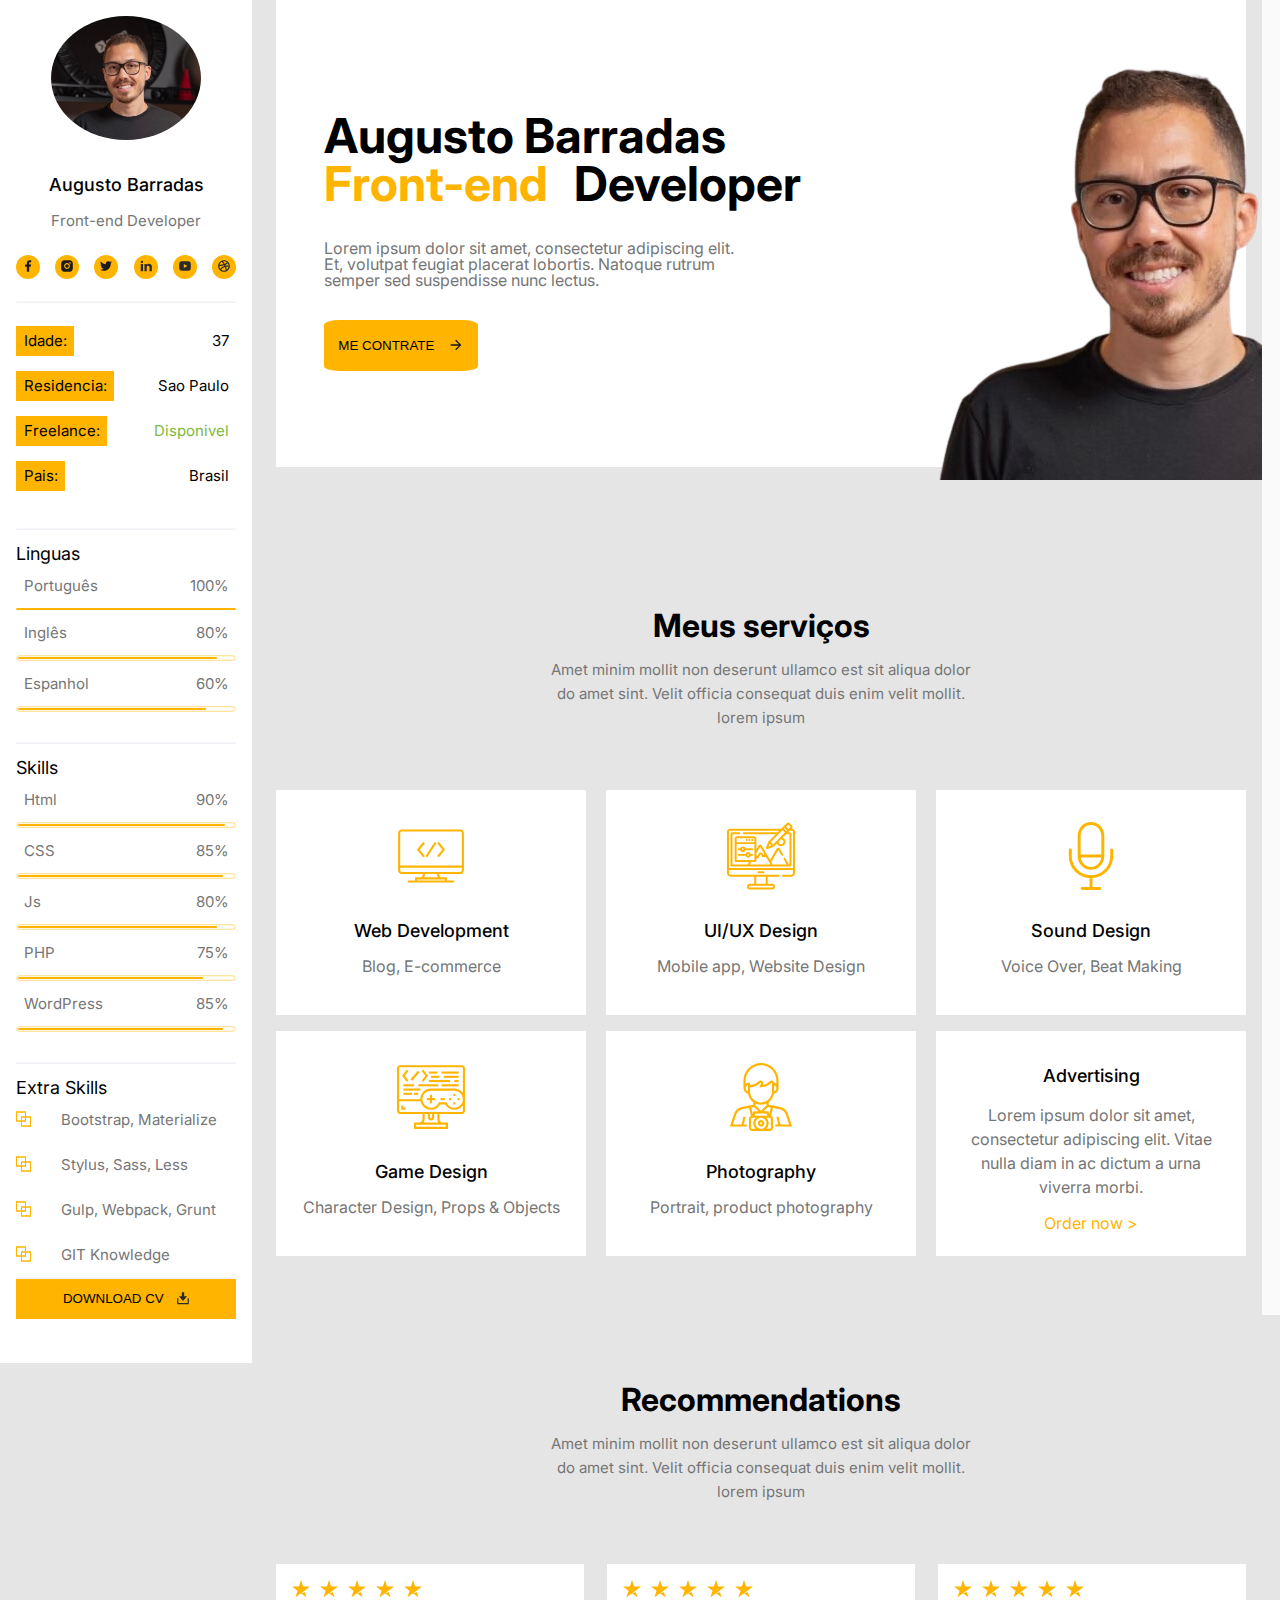
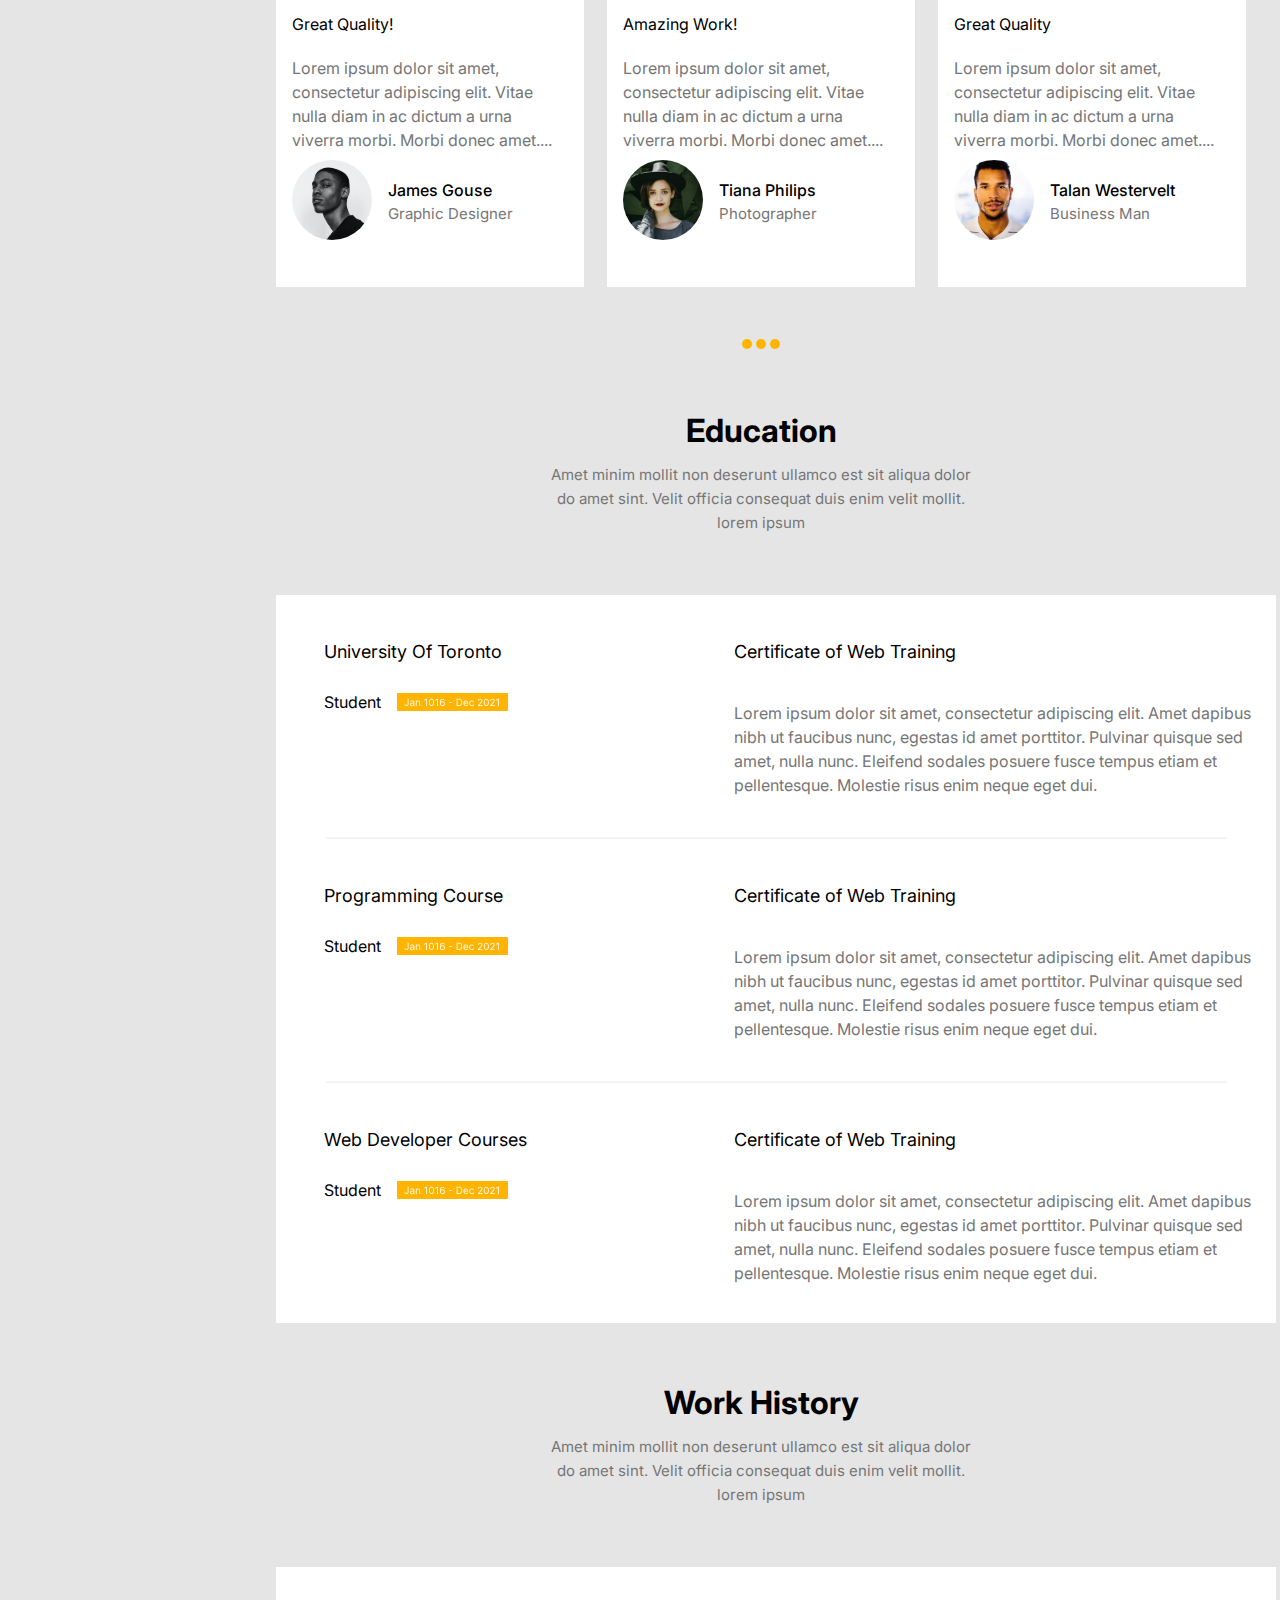
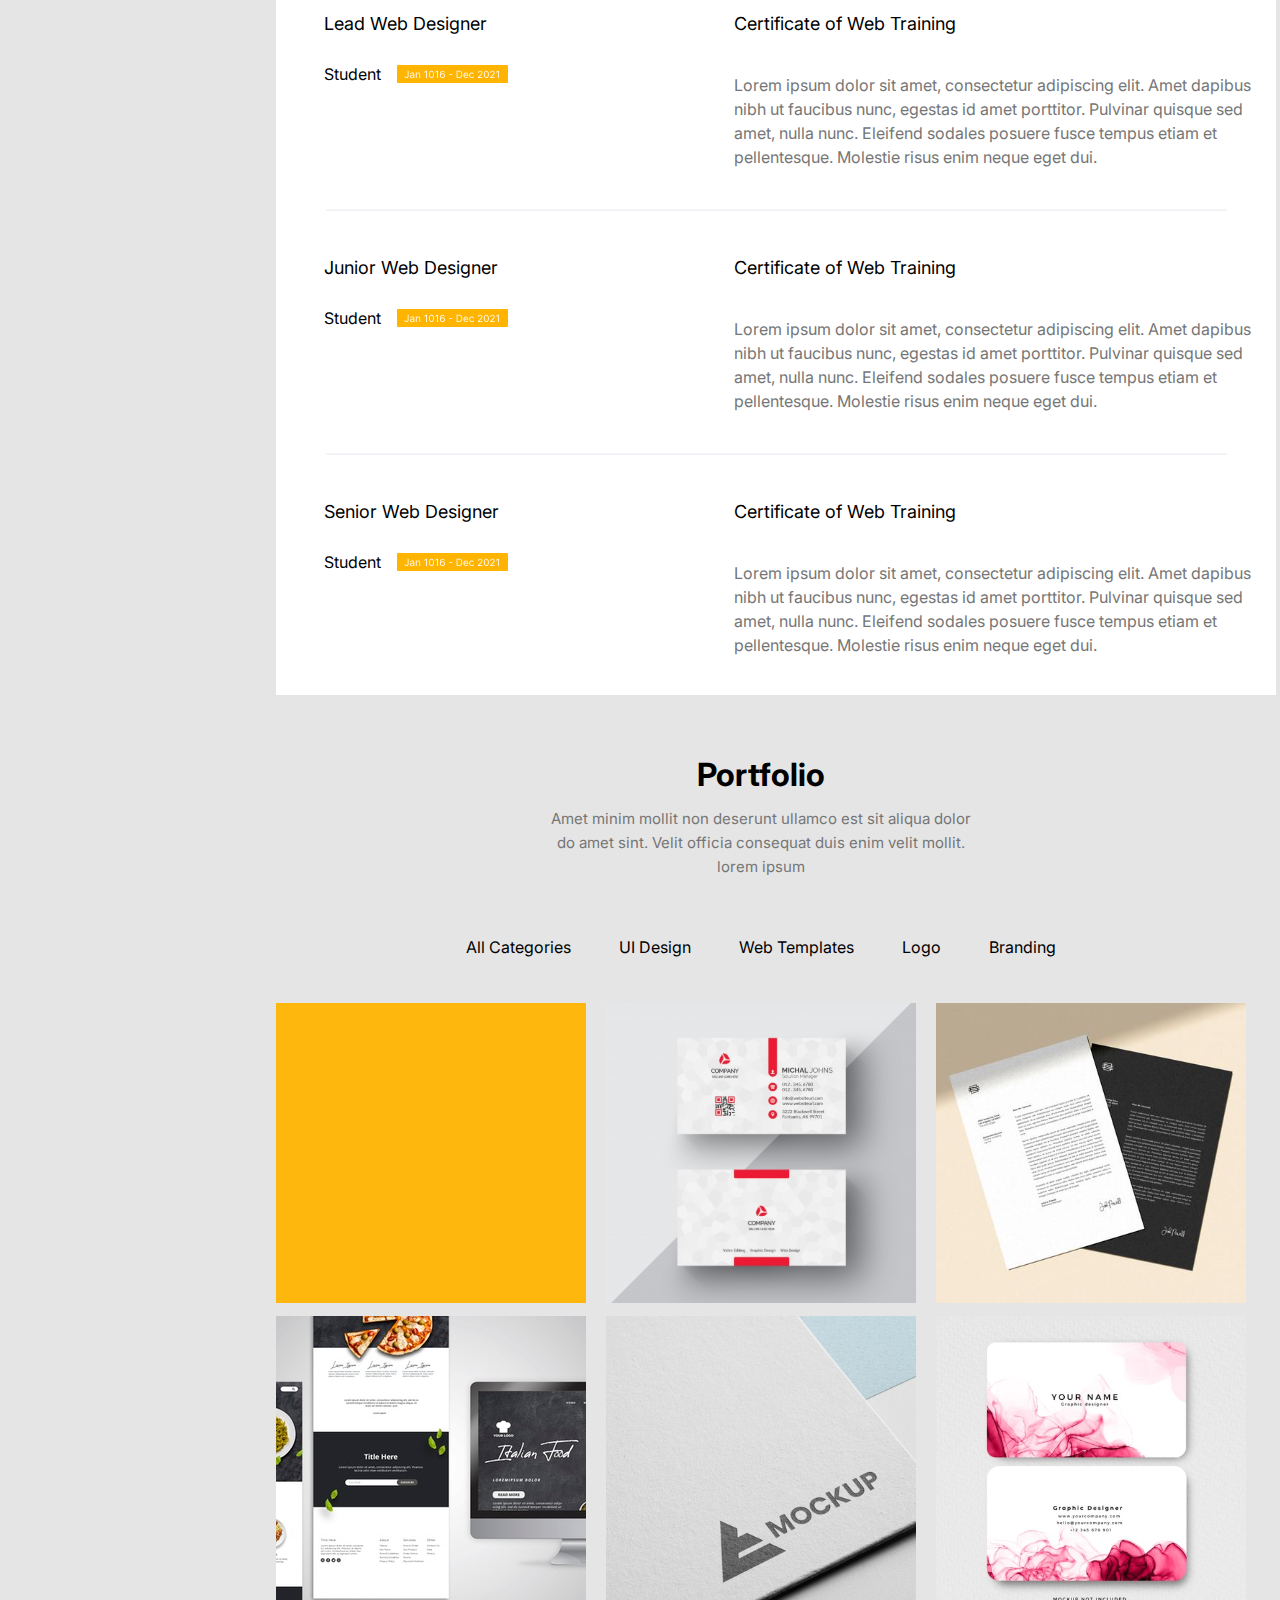
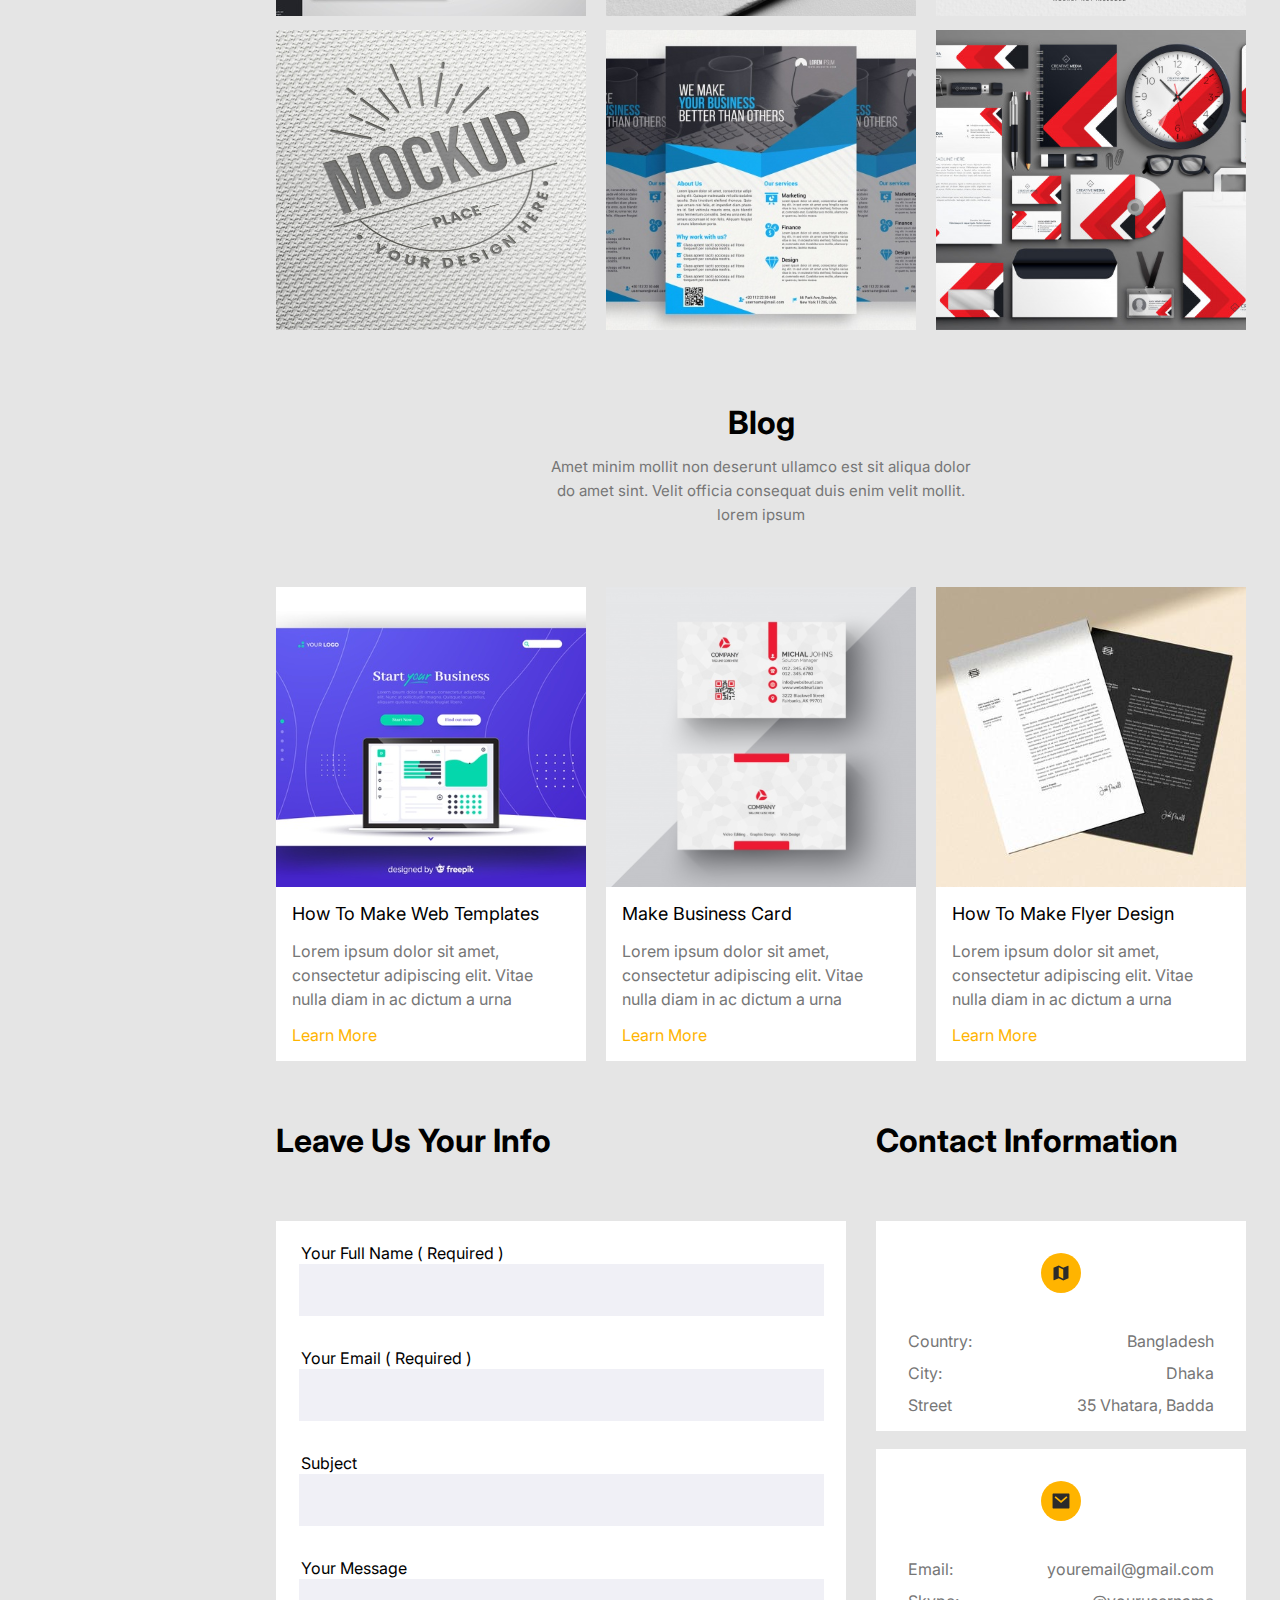
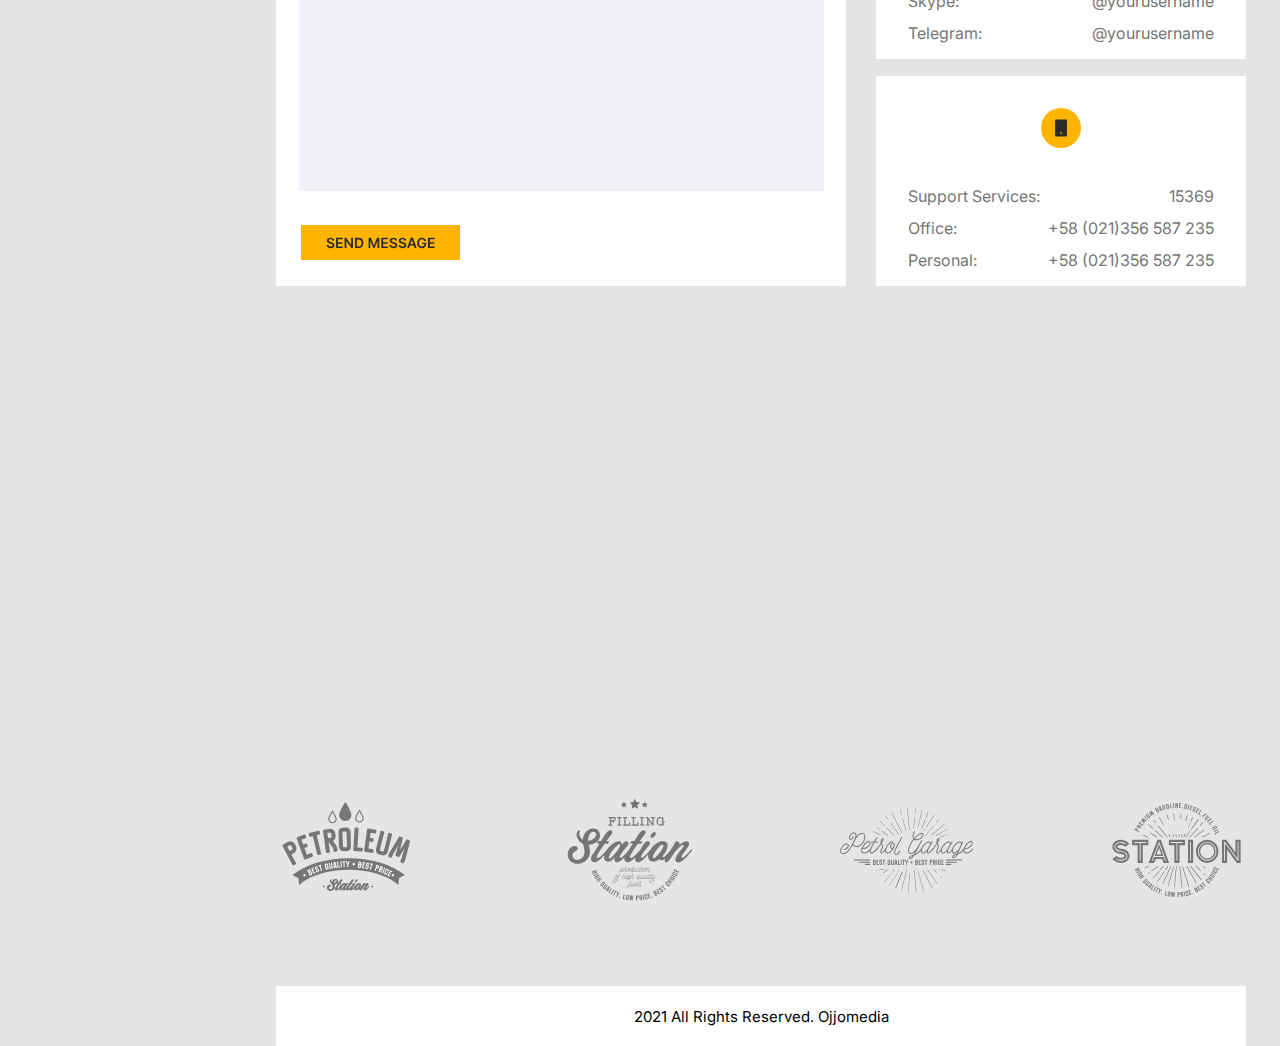
==== index.html @ bfccb71c "troquei os arquivos de pasta no repositorio" ====
<!DOCTYPE html>
<html>
	<head>
		<meta charset="utf-8">
		<meta name="viewport" content="width=device-width, initial-scale=1.0">
		<title>Portfolio - Augusto Barradas</title>
		<link rel="stylesheet" href="reset.css">
        <link rel="preconnect" href="https://fonts.gstatic.com" crossorigin>
        <link href="https://fonts.googleapis.com/css2?family=Inter:wght@400;500;700&display=swap" rel="stylesheet">
        
        <link rel="stylesheet" href="styles.css">
	</head>

	<body>
        <header class="cabecalho">
        <div class="container__principal">
            <!--############### CONTAINER LATERAL ###################-->
            <div class="menu__lateral">
                <div class="menu__lateral--esquerda">
                    <ul class="lista__lateral--esquerda">
                        <li class="lista__lateral--esquerda">
                            <img src="img/imagemPerfil2.jpg" class="container__imagem--lateral lista__lateral--esquerda" alt="Foto do Perfil do Rayan">
                            <h2 class="container__titulo lista__lateral--esquerda">Augusto Barradas </h2>
                            <p class="container__lateral--texto lista__lateral--esquerda">Front-end Developer</p>
                        </li>
                    </ul>
                </div>

                <div class="menu__lateral--itens--home">
                    <div class="menu__lateral--itens--home--icones">
                        <a href="#"><img src="./img/Icons-facebook.svg" class="menu__lateral--itens--home--icones--preto"></a>
                    </div>    
                    <div class="menu__lateral--itens--home--icones">
                        <a href="#"><img src="./img/Icons-instagram.svg" class="menu__lateral--itens--home--icones--preto"></a>
                    </div>
                    <div class="menu__lateral--itens--home--icones">
                        <a href="#"><img src="./img/Icons-twitter.svg" class="menu__lateral--itens--home--icones--preto"></a>
                    </div>
                    <div class="menu__lateral--itens--home--icones">
                        <a href="#"><img src="./img/Icons-linkedin.svg" class="menu__lateral--itens--home--icones--preto"></a>
                    </div>
                    <div class="menu__lateral--itens--home--icones">
                        <a href="#"><img src="./img/Icons-Youtube.svg" class="menu__lateral--itens--home--icones--preto"></a>
                    </div>
                    <div class="menu__lateral--itens--home--icones">
                        <a href="#"><img src="./img/Icons-dribbble.svg" class="menu__lateral--itens--home--icones--preto"></a>
                    </div>

                </div>




                <img src="./img/linhacinza.svg" class="container__linhacinza">
                <div class="container__sobre container__box1">
                    <ul class="container__sobre">
                        <div class="primeira__linha1">
                            <div class="linha__1">
                                <p class="primeira__linha2 quadrado__amarelo">Idade:</p>
                                <p class="primeira__linha2">37</p>
                            </div>    
                            <div class="linha__1">
                                <p class="primeira__linha2 quadrado__amarelo">Residencia:</p>
                                <p class="primeira__linha2">Sao Paulo</p>
                            </div>
                            <div class="linha__1">
                                <p class="primeira__linha2 quadrado__amarelo">Freelance:</p>
                                <p class="primeira__linha2 available__verde">Disponivel</p>
                            </div>
                            <div class="linha__1">
                                <p class="primeira__linha2 quadrado__amarelo">Pais:</p>
                                <p class="primeira__linha2">Brasil</p>
                            </div>
                        </div>
                        
                    </ul>
                </div>

                <img src="./img/linhacinza.svg" class="container__linhacinza">

                <div class="container__sobre">
                    <ul class="container__sobre">
                        <div class="primeira__linha1">
                            <p class="titulo__linha--lateral">Linguas</p>
                            <div class="linha__1">
                                <p class="primeira__linha2 fonte__cinza">Português</p>
                                <p class="primeira__linha2 fonte__cinza">100%</p>
                            </div>

                            <img src="./img/line100.svg" class="line100">    
                            
                            <div class="linha__1">
                                <p class="primeira__linha2 fonte__cinza">Inglês</p>
                                <p class="primeira__linha2 fonte__cinza">80%</p>
                            </div>

                            <img src="./img/line80-2.svg" class="line100">   

                            <div class="linha__1">
                                <p class="primeira__linha2 fonte__cinza">Espanhol</p>
                                <p class="primeira__linha2 fonte__cinza">60%</p>
                            </div>
                            
                            <img src="./img/line60.svg" class="line100">  

                        </div>
                        
                    </ul>
                </div>

                <img src="./img/linhacinza.svg" class="container__linhacinza">

                <div class="container__sobre">
                    <ul class="container__sobre">
                        <div class="primeira__linha1">
                            <p class="titulo__linha--lateral">Skills</p>
                            <div class="linha__1">
                                <p class="primeira__linha2 fonte__cinza">Html</p>
                                <p class="primeira__linha2 fonte__cinza">90%</p>
                            </div>

                            <img src="./img/line90.svg" class="line100">    
                            
                            <div class="linha__1">
                                <p class="primeira__linha2 fonte__cinza">CSS</p>
                                <p class="primeira__linha2 fonte__cinza">85%</p>
                            </div>

                            <img src="./img/line85.svg" class="line100">   

                            <div class="linha__1">
                                <p class="primeira__linha2 fonte__cinza">Js</p>
                                <p class="primeira__linha2 fonte__cinza">80%</p>
                            </div>
                            
                            <img src="./img/line80-2.svg" class="line100">  

                            <div class="linha__1">
                                <p class="primeira__linha2 fonte__cinza">PHP</p>
                                <p class="primeira__linha2 fonte__cinza">75%</p>
                            </div>
                            
                            <img src="./img/line75.svg" class="line100">  

                            <div class="linha__1">
                                <p class="primeira__linha2 fonte__cinza">WordPress</p>
                                <p class="primeira__linha2 fonte__cinza">85%</p>
                            </div>
                            
                            <img src="./img/line85.svg" class="line100">  

                        </div>
                        
                    </ul>
                </div>

                <img src="./img/linhacinza.svg" class="container__linhacinza">

                <div class="container__sobre container__sobre--extraskills">
                    <ul class="container__sobre container__sobre--extraskills">
                        <div class="primeira__linha1">
                            <p class="titulo__linha--lateral">Extra Skills</p>
                            <div class="container__extraskills">
                                <img src="./img/extraicons.svg" class="container__image--extraskills">  
                                <p class="primeira__linha2 fonte__cinza">Bootstrap, Materialize</p>
                            </div>
                            <div class="container__extraskills">
                                <img src="./img/extraicons.svg" class="container__image--extraskills">  
                                <p class="primeira__linha2 fonte__cinza">Stylus, Sass, Less</p>
                            </div>
                            <div class="container__extraskills">
                                <img src="./img/extraicons.svg" class="container__image--extraskills">  
                                <p class="primeira__linha2 fonte__cinza">Gulp, Webpack, Grunt</p>
                            </div>
                            <div class="container__extraskills">
                                <img src="./img/extraicons.svg" class="container__image--extraskills">  
                                <p class="primeira__linha2 fonte__cinza">GIT Knowledge</p>
                            </div>
                        </div>
                        
                    </ul>
                </div>

                <img src="./img/linhacinza.svg" class="container__linhacinza">

                <!--############### BOTAO DOWNLOAD CV ###################-->

                <button class="container__botao--downloadcv">DOWNLOAD CV<img src="./img/BotaoDownload.svg" class="icone__botao--download"></button>
               




            </div>
         <!--############### CONTAINER CENTRAL ###################-->
            <div class="menu__central">
                <div class="menu__central--container">
                    <div class="menu__central--textolateral">
                        <p class="menu__central--bannner">Augusto Barradas</p>
                            <div class="menu__central--segundalinha">
                                <p class="menu__central--bannner frontend__amarelo">Front-end</p>
                                <p class="menu__central--bannner frontend__amarelo--complemento">Developer</p>
                            </div>
                        <p class="menu__central--bannner-texto">Lorem ipsum dolor sit amet, consectetur adipiscing elit. Et, volutpat feugiat placerat lobortis. Natoque rutrum semper sed suspendisse nunc lectus. </p>
                            <!--############### Menu teste Click JS  ###################-->
                        <button id="button__menu" type="button" class="button__hireme">ME CONTRATE<img src="./img/setahireme.svg" class="seta__hireme"></button>

                        <nav id="menu-teste" class="menu-teste">
                            <ul>
                                <li><a href="#inicio" class="menu-link inicio">Início</a>
                                </li>
                                <li><a href="#a-empresa" class="menu-link empresa">A empresa</a>
                                </li>
                            </ul>

                        </nav>
                        
                    </div>
                        <div class="menu__central--fotoperfil">
                            <img src="./img/imagemPerfilSemFundo.png" class="menu__central--fotoperfil">
                        </div>
                </div>        
                <!--############### My services  ###################-->
                <div class="menu__central--myservices">
                    <p class="menu__central--titulo">Meus serviços</p>
                    <p class="menu__central--info">Amet minim mollit non deserunt ullamco est sit aliqua dolor do amet sint. Velit officia consequat duis enim velit mollit. lorem ipsum</p>
                </div>

                <div class="menu__central--itens">
                    <div class="menu__central--itens--box">
                        <img src="./img/webdev.svg" class="menu__central--itens--image1">
                        <p class="menu__central--itens--titulo">Web Development</p>
                        <p class="menu__central--itens--info">Blog, E-commerce</p>
                    </div>
                    <div class="menu__central--itens--box">
                        <img src="./img/UIUXdesign.svg" class="menu__central--itens--image1">
                        <p class="menu__central--itens--titulo">UI/UX Design</p>
                        <p class="menu__central--itens--info">Mobile app, Website Design</p>
                    </div>
                    <div class="menu__central--itens--box">
                        <img src="./img/Microphone.svg" class="menu__central--itens--image1">
                        <p class="menu__central--itens--titulo">Sound Design</p>
                        <p class="menu__central--itens--info">Voice Over, Beat Making</p>
                    </div>
                    <div class="menu__central--itens--box box--itens">
                        <img src="./img/game-development.svg" class="menu__central--itens--image1">
                        <p class="menu__central--itens--titulo">Game Design</p>
                        <p class="menu__central--itens--info">Character Design, Props & Objects</p>
                    </div>
                    <div class="menu__central--itens--box box--itens">
                        <img src="./img/Photographer.svg" class="menu__central--itens--image1">
                        <p class="menu__central--itens--titulo">Photography</p>
                        <p class="menu__central--itens--info">Portrait, product photography</p>
                    </div>
                    <div class="menu__central--itens--box box--itens">
                        <p class="menu__central--itens--titulo box--ultimo--titulo">Advertising</p>
                        <p class="menu__central--itens--info box--ultimo--info">Lorem ipsum dolor sit amet, consectetur adipiscing elit. Vitae nulla diam in ac dictum a urna viverra morbi. </p>
                        <a href="#" class="menu__central--itens--order">Order now ></a>
                    </div>


                    <!--############### Recommendations ###################-->

                    <div class="menu__central--myservices">
                        <p class="menu__central--titulo">Recommendations</p>
                        <p class="menu__central--info">Amet minim mollit non deserunt ullamco est sit aliqua dolor do amet sint. Velit officia consequat duis enim velit mollit. lorem ipsum</p>
                    </div>

                    <div class="menu__central--recommendations">

                        <div class="menu__central--recommendations--info">
                            <div class="menu__central--recommendations--info--class">
                                <img src="./img/Rating.svg" class="menu__central--estrelas">
                                <p class="menu__central--recommendations--title">Great Quality!</p>
                                <p class="menu__central--recommendations--texto">Lorem ipsum dolor sit amet, consectetur adipiscing elit. Vitae nulla diam in ac dictum a urna viverra morbi. Morbi donec amet....</p>
                                    <div class="menu__central--recommendations--profile">
                                        <div class="menu__central--recommendations--photoprofile">
                                            <img src="./img/photojames.svg">
                                        </div>
                                        <div class="menu__central--recommendations--profilenameinfo">
                                            <p class="menu__central--recommendations--profilename">James Gouse</p>
                                            <p class="menu__central--recommendations--profileinfo">Graphic Designer</p>
                                        </div>
                                    </div>
                            </div>
                        </div>

                        <div class="menu__central--recommendations--info">
                            <div class="menu__central--recommendations--info--class">
                                <img src="./img/Rating.svg" class="menu__central--estrelas">
                                <p class="menu__central--recommendations--title">Amazing Work!</p>
                                <p class="menu__central--recommendations--texto">Lorem ipsum dolor sit amet, consectetur adipiscing elit. Vitae nulla diam in ac dictum a urna viverra morbi. Morbi donec amet....</p>
                                    <div class="menu__central--recommendations--profile">
                                        <div class="menu__central--recommendations--photoprofile">
                                            <img src="./img/tiana.svg">
                                        </div>
                                        <div class="menu__central--recommendations--profilenameinfo">
                                            <p class="menu__central--recommendations--profilename">Tiana Philips</p>
                                            <p class="menu__central--recommendations--profileinfo">Photographer</p>
                                        </div>
                                    </div>
                            </div>
                        </div>

                        <div class="menu__central--recommendations--info">
                            <div class="menu__central--recommendations--info--class">
                                <img src="./img/Rating.svg" class="menu__central--estrelas">
                                <p class="menu__central--recommendations--title">Great Quality</p>
                                <p class="menu__central--recommendations--texto">Lorem ipsum dolor sit amet, consectetur adipiscing elit. Vitae nulla diam in ac dictum a urna viverra morbi. Morbi donec amet....</p>
                                    <div class="menu__central--recommendations--profile">
                                        <div class="menu__central--recommendations--photoprofile">
                                            <img src="./img/talan.svg">
                                        </div>
                                        <div class="menu__central--recommendations--profilenameinfo">
                                            <p class="menu__central--recommendations--profilename">Talan Westervelt</p>
                                            <p class="menu__central--recommendations--profileinfo">Business Man</p>
                                        </div>
                                    </div>
                            </div>
                        </div>
                    </div>

                    <div class="menu__central--myservices">
                        <div class="menu__central--bolasamarelas">
                            <img src="./img/bolaamarela.svg">
                            <img src="./img/bolaamarela.svg">
                            <img src="./img/bolaamarela.svg">
                        </div>
                        <p class="menu__central--titulo menu__central--education">Education</p>
                        <p class="menu__central--info">Amet minim mollit non deserunt ullamco est sit aliqua dolor do amet sint. Velit officia consequat duis enim velit mollit. lorem ipsum</p>
                    </div>

                    <!--############### University ###################-->

                    <div class="menu__central--courses">
                        <div class="menu__central--courses--description">
                            <div class="menu__central--courses--title">
                                <div class="menu__central--courses--option">
                                    <div class="menu__central--courses--option2">
                                        <p class="menu__central--courses--school">University Of Toronto</p>
                                            <div class="menu__central--courses--student">
                                                <p class="menu__central--courses--type">Student</p>
                                                <img src="./img/Jan 1016 - Dec 2021.svg" class="menu__central--courses__image">
                                            </div>
                                    </div>

                                    <div class="menu__central--courses--option3">
                                        <p class="menu__central--courses--school">Certificate of Web Training</p>
                                        <p class="menu__central--recommendations--texto menu__central--courses--txt">Lorem ipsum dolor sit amet, consectetur adipiscing elit. Amet dapibus nibh ut faucibus nunc, egestas id amet porttitor. Pulvinar quisque sed amet, nulla nunc. Eleifend sodales posuere fusce tempus etiam et pellentesque. Molestie risus enim neque eget dui.</p>
                                    </div>

                                    

                                </div>
                                
                                <img src="./img/Line 32.svg" class="menu__central--courses--linhacinza">
                            </div>

                        </div>

                        <!--############### Programming Course ###################-->

                        <div class="menu__central--courses--description">
                            <div class="menu__central--courses--title">
                                <div class="menu__central--courses--option">
                                    <div class="menu__central--courses--option2">
                                        <p class="menu__central--courses--school">Programming Course</p>
                                            <div class="menu__central--courses--student">
                                                <p class="menu__central--courses--type">Student</p>
                                                <img src="./img/Jan 1016 - Dec 2021.svg" class="menu__central--courses__image">
                                            </div>
                                    </div>

                                    <div class="menu__central--courses--option3">
                                        <p class="menu__central--courses--school">Certificate of Web Training</p>
                                        <p class="menu__central--recommendations--texto menu__central--courses--txt">Lorem ipsum dolor sit amet, consectetur adipiscing elit. Amet dapibus nibh ut faucibus nunc, egestas id amet porttitor. Pulvinar quisque sed amet, nulla nunc. Eleifend sodales posuere fusce tempus etiam et pellentesque. Molestie risus enim neque eget dui.</p>
                                    </div>

                                    

                                </div>
                                
                                <img src="./img/Line 32.svg" class="menu__central--courses--linhacinza">
                            </div>

                        </div>

                        <!--############### Web Developer ###################-->

                        <div class="menu__central--courses--description">
                            <div class="menu__central--courses--title">
                                <div class="menu__central--courses--option">
                                    <div class="menu__central--courses--option2">
                                        <p class="menu__central--courses--school">Web Developer Courses</p>
                                            <div class="menu__central--courses--student">
                                                <p class="menu__central--courses--type">Student</p>
                                                <img src="./img/Jan 1016 - Dec 2021.svg" class="menu__central--courses__image">
                                            </div>
                                    </div>

                                    <div class="menu__central--courses--option3">
                                        <p class="menu__central--courses--school">Certificate of Web Training</p>
                                        <p class="menu__central--recommendations--texto menu__central--courses--txt">Lorem ipsum dolor sit amet, consectetur adipiscing elit. Amet dapibus nibh ut faucibus nunc, egestas id amet porttitor. Pulvinar quisque sed amet, nulla nunc. Eleifend sodales posuere fusce tempus etiam et pellentesque. Molestie risus enim neque eget dui.</p>
                                    </div>


                                </div>
                                
                            </div>

                        </div>


                    </div>

                    <!--############### Info ###################-->

                    <div class="menu__central--myservices">
                        <p class="menu__central--titulo menu__central--titulo--work">Work History</p>
                        <p class="menu__central--info">Amet minim mollit non deserunt ullamco est sit aliqua dolor do amet sint. Velit officia consequat duis enim velit mollit. lorem ipsum</p>
                    </div>

                    <!--############### Lead Web Designer ###################-->

                    <div class="menu__central--courses">
                        <div class="menu__central--courses--description">
                            <div class="menu__central--courses--title">
                                <div class="menu__central--courses--option">
                                    <div class="menu__central--courses--option2">
                                        <p class="menu__central--courses--school">Lead Web Designer</p>
                                            <div class="menu__central--courses--student">
                                                <p class="menu__central--courses--type">Student</p>
                                                <img src="./img/Jan 1016 - Dec 2021.svg" class="menu__central--courses__image">
                                            </div>
                                    </div>

                                    <div class="menu__central--courses--option3">
                                        <p class="menu__central--courses--school">Certificate of Web Training</p>
                                        <p class="menu__central--recommendations--texto menu__central--courses--txt">Lorem ipsum dolor sit amet, consectetur adipiscing elit. Amet dapibus nibh ut faucibus nunc, egestas id amet porttitor. Pulvinar quisque sed amet, nulla nunc. Eleifend sodales posuere fusce tempus etiam et pellentesque. Molestie risus enim neque eget dui.</p>
                                    </div>

                                    

                                </div>
                                
                                <img src="./img/Line 32.svg" class="menu__central--courses--linhacinza">
                            </div>

                        </div>

                        <!--############### Programming Course ###################-->

                        <div class="menu__central--courses--description">
                            <div class="menu__central--courses--title">
                                <div class="menu__central--courses--option">
                                    <div class="menu__central--courses--option2">
                                        <p class="menu__central--courses--school">Junior Web Designer</p>
                                            <div class="menu__central--courses--student">
                                                <p class="menu__central--courses--type">Student</p>
                                                <img src="./img/Jan 1016 - Dec 2021.svg" class="menu__central--courses__image">
                                            </div>
                                    </div>

                                    <div class="menu__central--courses--option3">
                                        <p class="menu__central--courses--school">Certificate of Web Training</p>
                                        <p class="menu__central--recommendations--texto menu__central--courses--txt">Lorem ipsum dolor sit amet, consectetur adipiscing elit. Amet dapibus nibh ut faucibus nunc, egestas id amet porttitor. Pulvinar quisque sed amet, nulla nunc. Eleifend sodales posuere fusce tempus etiam et pellentesque. Molestie risus enim neque eget dui.</p>
                                    </div>

                                    

                                </div>
                                
                                <img src="./img/Line 32.svg" class="menu__central--courses--linhacinza">
                            </div>

                        </div>

                        <!--############### Web Developer ###################-->

                        <div class="menu__central--courses--description">
                            <div class="menu__central--courses--title">
                                <div class="menu__central--courses--option">
                                    <div class="menu__central--courses--option2">
                                        <p class="menu__central--courses--school">Senior Web Designer</p>
                                            <div class="menu__central--courses--student">
                                                <p class="menu__central--courses--type">Student</p>
                                                <img src="./img/Jan 1016 - Dec 2021.svg" class="menu__central--courses__image">
                                            </div>
                                    </div>

                                    <div class="menu__central--courses--option3">
                                        <p class="menu__central--courses--school">Certificate of Web Training</p>
                                        <p class="menu__central--recommendations--texto menu__central--courses--txt">Lorem ipsum dolor sit amet, consectetur adipiscing elit. Amet dapibus nibh ut faucibus nunc, egestas id amet porttitor. Pulvinar quisque sed amet, nulla nunc. Eleifend sodales posuere fusce tempus etiam et pellentesque. Molestie risus enim neque eget dui.</p>
                                    </div>


                                </div>
                                
                            </div>

                        </div>


                    </div>

                    <!--############### Info ###################-->

                    <div class="menu__central--myservices">
                        <p class="menu__central--titulo menu__central--titulo--work">Portfolio</p>
                        <p class="menu__central--info">Amet minim mollit non deserunt ullamco est sit aliqua dolor do amet sint. Velit officia consequat duis enim velit mollit. lorem ipsum</p>
                    </div>

                    <div class="menu__central--lista">
                        <div class="menu__central--lista--item">
                            <a href="#" class="menu__central--lista--item--1">All Categories</a>
                        </div>
                        <div class="menu__central--lista--item">
                            <a href="#" class="menu__central--lista--item--1">UI Design</a>
                        </div>
                        <div class="menu__central--lista--item">
                            <a href="#" class="menu__central--lista--item--1">Web Templates</a>
                        </div>
                        <div class="menu__central--lista--item">
                            <a href="#" class="menu__central--lista--item--1">Logo</a>
                        </div>
                        <div class="menu__central--lista--item">
                            <a href="#" class="menu__central--lista--item--1">Branding</a>
                        </div>

                    </div>

                    <div class="menu__central--portfolio">
                        <div class="menu__central--portfolio--images">
                            <img src="./img/portfolio1.svg">
                        </div>
                        <div class="menu__central--portfolio--images">
                            <img src="./img/portfolio2.svg">
                        </div>
                        <div class="menu__central--portfolio--images">
                            <img src="./img/portfolio3.svg">
                        </div>
                        <div class="menu__central--portfolio--images">
                            <img src="./img/portfolio4.svg">
                        </div>
                        <div class="menu__central--portfolio--images">
                            <img src="./img/portfolio5.svg">
                        </div>
                        <div class="menu__central--portfolio--images">
                            <img src="./img/portfolio6.svg">
                        </div>
                        <div class="menu__central--portfolio--images">
                            <img src="./img/portfolio7.svg">
                        </div>
                        <div class="menu__central--portfolio--images">
                            <img src="./img/portfolio8.svg">
                        </div>
                        <div class="menu__central--portfolio--images">
                            <img src="./img/portfolio9.svg">
                        </div>

                    </div>

                    <!--############### Blog ###################-->

                    <div class="menu__central--myservices">
                        <p class="menu__central--titulo menu__central--titulo--work">Blog</p>
                        <p class="menu__central--info">Amet minim mollit non deserunt ullamco est sit aliqua dolor do amet sint. Velit officia consequat duis enim velit mollit. lorem ipsum</p>
                    </div>

                    <div class="menu__central--blog">
                        <div class="menu__central--blog--item">
                            <img src="./img/blogimage1.svg">
                            <div class="menu__central--blog--item--item">
                                <p class="menu__central--blog--item--titulo">How To Make Web Templates</p>
                                <p class="menu__central--blog--item--texto">Lorem ipsum dolor sit amet, consectetur adipiscing elit. Vitae nulla diam in ac dictum a urna </p>
                                <a href="#" class="menu__central--blog--link">Learn More</a>
                            </div>
                        </div>

                        <div class="menu__central--blog--item">
                            <img src="./img/blogimage2.svg">
                            <div class="menu__central--blog--item--item">
                                <p class="menu__central--blog--item--titulo">Make Business Card</p>
                                <p class="menu__central--blog--item--texto">Lorem ipsum dolor sit amet, consectetur adipiscing elit. Vitae nulla diam in ac dictum a urna </p>
                                <a href="#" class="menu__central--blog--link">Learn More</a>
                            </div>
                        </div>

                        <div class="menu__central--blog--item">
                            <img src="./img/blogimage3.svg">
                            <div class="menu__central--blog--item--item">
                                <p class="menu__central--blog--item--titulo">How To Make Flyer Design</p>
                                <p class="menu__central--blog--item--texto">Lorem ipsum dolor sit amet, consectetur adipiscing elit. Vitae nulla diam in ac dictum a urna </p>
                                <a href="#" class="menu__central--blog--link">Learn More</a>
                            </div>
                        </div>
                    </div>

                    <div class="menu__central--contact">

                        <!--############### Leave Us Your Info ###################-->

                        <div class="menu__central--contact--container">
                            <p class="menu__central--contact--container--title">Leave Us Your Info</p>
                                <div class="menu__central--contact--container--title--teste">
                                    <div class="menu__central--contact--complete">
                                        <p class="menu__central--contact--complete--title">Your Full Name ( Required )</p>
                                        <input type="text" class="menu__central--contact--complete--box">
                                        <p class="menu__central--contact--complete--title">Your Email ( Required )</p>
                                        <input type="text" class="menu__central--contact--complete--box">
                                        <p class="menu__central--contact--complete--title">Subject</p>
                                        <input type="text" class="menu__central--contact--complete--box">
                                        <p class="menu__central--contact--complete--title">Your Message</p>
                                        <input type="text" class="menu__central--contact--complete--box box--contact">

                                        <a href="#" class="menu__central--contact--complete--send"><img src="./img/Send Message.svg"></a>

                                    </div>
                                </div>
                        </div>    
                        <!--############### Contact Information ###################-->

                        <div class="menu__central--contact--banner">
                            <p class="menu__central--contact--container--title">Contact Information</p>
                            <div class="menu__central--contact--container--title--teste">
                                <!--############### Container 1 ###################-->
                                <div class="menu__central--contact--banner--info">
                                    <div class="menu__central--contact--banner--centralizado">
                                        <div class="menu__central--contact--banner--info--image">
                                            <img src="./img/location.svg" class="menu__central--contact--banner--image">
                                        </div>
                                    </div>
                                    <div class="menu__central--contact--banner--info--centralizado">
                                        <div class="menu__central--contact--banner--info--info">
                                            <p class="menu__central--contact--banner--info--1">Country:</p>
                                            <p class="menu__central--contact--banner--info--2">Bangladesh</p>
                                        </div>
                                        <div class="menu__central--contact--banner--info--info">
                                            <p class="menu__central--contact--banner--info--1">City:</p>
                                            <p class="menu__central--contact--banner--info--2">Dhaka</p>
                                        </div>
                                        <div class="menu__central--contact--banner--info--info">
                                            <p class="menu__central--contact--banner--info--1">Street</p>
                                            <p class="menu__central--contact--banner--info--2">35 Vhatara, Badda</p>
                                        </div>
                                    </div>
                                </div>
                                <!--############### Container 2 ###################-->
                                <div class="menu__central--contact--banner--info">
                                    <div class="menu__central--contact--banner--centralizado">
                                        <div class="menu__central--contact--banner--info--image">
                                            <img src="./img/emaillogo.svg" class="menu__central--contact--banner--image">
                                        </div>
                                    </div>
                                    <div class="menu__central--contact--banner--info--centralizado">
                                        <div class="menu__central--contact--banner--info--info">
                                            <p class="menu__central--contact--banner--info--1">Email:</p>
                                            <p class="menu__central--contact--banner--info--2">youremail@gmail.com</p>
                                        </div>
                                        <div class="menu__central--contact--banner--info--info">
                                            <p class="menu__central--contact--banner--info--1">Skype:</p>
                                            <p class="menu__central--contact--banner--info--2">@yourusername</p>
                                        </div>
                                        <div class="menu__central--contact--banner--info--info">
                                            <p class="menu__central--contact--banner--info--1">Telegram:</p>
                                            <p class="menu__central--contact--banner--info--2">@yourusername</p>
                                        </div>
                                    </div>
                                </div>
                                <!--############### Container 3 ###################-->
                                <div class="menu__central--contact--banner--info">
                                    <div class="menu__central--contact--banner--centralizado">
                                        <div class="menu__central--contact--banner--info--image">
                                            <img src="./img/celular.svg" class="menu__central--contact--banner--image">
                                        </div>
                                    </div>
                                    <div class="menu__central--contact--banner--info--centralizado">
                                        <div class="menu__central--contact--banner--info--info">
                                            <p class="menu__central--contact--banner--info--1">Support Services:</p>
                                            <p class="menu__central--contact--banner--info--2">15369</p>
                                        </div>
                                        <div class="menu__central--contact--banner--info--info">
                                            <p class="menu__central--contact--banner--info--1">Office:</p>
                                            <p class="menu__central--contact--banner--info--2">+58 (021)356 587 235</p>
                                        </div>
                                        <div class="menu__central--contact--banner--info--info">
                                            <p class="menu__central--contact--banner--info--1">Personal:</p>
                                            <p class="menu__central--contact--banner--info--2">+58 (021)356 587 235</p>
                                        </div>
                                    </div>
                                </div>
                            </div>



                        
                        </div>
               
                    </div>

                    <!--############### MAP ###################-->

                    <div class="menu__central--map">
                        <iframe src="https://www.google.com/maps/embed?pb=!1m18!1m12!1m3!1d100940.17073719582!2d-122.5076398723554!3d37.757679275698635!2m3!1f0!2f0!3f0!3m2!1i1024!2i768!4f13.1!3m3!1m2!1s0x80859a6d00690021%3A0x4a501367f076adff!2sS%C3%A3o%20Francisco%2C%20CA%2C%20EUA!5e0!3m2!1spt-BR!2sbr!4v1668015797526!5m2!1spt-BR!2sbr" width="970" height="300" style="border:0;" allowfullscreen="" loading="lazy" referrerpolicy="no-referrer-when-downgrade" class="menu__central--map--map"></iframe>

                    </div>

                    <!--############### RODAPE ###################-->

                    <div class="menu__central--rodape--logos">
                        <img src="./img/Logorodape.svg" class="menu__central--rodape--logos--imagem">
                    </div>

                    <div class="menu__central--rodape--direitos">
                        <div class="menu__central--rodape--direitos--container">
                            <p class="menu__central--rodape--direitos--texto">2021 All Rights Reserved. Ojjomedia</p>
                        </div>
                    </div>

                </div>

            </div>

            <!--############### MENU-DIREITA ###################-->

            <div class="menu__direta">
                <div class="menu__direta--itens">
                    <div class="menu__direta--itens--lua">
                        <img src="./img/lua.svg">
                    </div>
                    <div class="menu__direta--itens--home">
                        <div class="menu__direta--itens--home--legenda" onmouseover="showMessage()" onmouseout="hideMessage()">
                            <div class="balao">
                                <p class="balao__home">Home</p>
                            </div>
                            <div class="menu__direta--itens--home--icones">
                                <a href="#"><img src="./img/Home.svg" class="menu__direta--itens--home--icones--cinza"></a>
                            </div>
                        </div>
                        <div class="balao">
                            <p class="balao__home">Services</p>
                        </div>
                        <div class="menu__direta--itens--home--icones">
                            <a href="#"><img src="./img/Services.svg" class="menu__direta--itens--home--icones--cinza"></a>
                        </div>

                        <div class="balao">
                            <p class="balao__home">CV</p>
                        </div>
                        <div class="menu__direta--itens--home--icones">
                            <a href="#"><img src="./img/cv.svg" class="menu__direta--itens--home--icones--cinza"></a>
                        </div>

                        <div class="balao">
                            <p class="balao__home">Portfolio</p>
                        </div>
                        <div class="menu__direta--itens--home--icones">
                            <a href="#"><img src="./img/Portfolio.svg" class="menu__direta--itens--home--icones--cinza"></a>
                        </div>

                        <div class="balao">
                            <p class="balao__home">Blog</p>
                        </div>
                        <div class="menu__direta--itens--home--icones">
                            <a href="#"><img src="./img/Blog.svg" class="menu__direta--itens--home--icones--cinza"></a>
                        </div>

                        <div class="balao">
                            <p class="balao__home">Contact</p>
                        </div>
                        <div class="menu__direta--itens--home--icones">
                            <a href="#"><img src="./img/Contact.svg" class="menu__direta--itens--home--icones--cinza"></a>
                        </div>

                    </div>
                    
                
                
                
                
                </div>
    
            </div>







            
        
            <!--############### CONTAINER CENTRAL ###################-->
        </div>



        </header>
    <script src=""></script>
    </body>

</html>
---- styles.css ----
:root {
    --cor-de-fundo: #E5E5E5;
    --branco: #ffffff;
    --fonte-principal: "Inter";
    --cinza: #767676;
    --amarelo1: #FFB400;
    --amarelo__background: rgba(255, 180, 0, 0.95);
    --verde: #7EB942;
}

body {
    background-color: var(--cor-de-fundo);
    font-family: var(--fonte-principal);
}

.menu__lateral {
    display: flex;
    flex-direction: column;
    padding: 1em 1em 2em 1em;
    background-color: var(--branco);
    width: 305px;
    height: 1315px;
    align-items: center;
}

.lista__lateral--esquerda {
    display: flex;
    flex-direction: column;
    align-items: center;
    width: 220px;
}

.menu__lateral--itens--home{
    display: flex;
    justify-content: space-between;
    width: 220px;
    padding-bottom: 2em;
    height: 36px;
    align-items: center;
}

.menu__lateral--itens--home--icones {
    background-color: var(--amarelo1);
    height: 24px;
    width: 24px;
    border-radius: 50%;
    justify-content: center;
    align-items: center;
    display: flex;
    margin-top: 2em;

}


.container__imagem--lateral {
    width: 150px;
    border-radius: 50%;
}

.container__titulo {
    display: flex;
    justify-content: center;
    font-size: 18px;
    font-weight: 500;
    font-family: 'Inter', sans-serif;
    padding: 2em 0 0;
}

.container__lateral--texto {
    display: flex;
    justify-content: center;
    font-family: 'Inter';
    font-style: normal;
    font-weight: 400;
    font-size: 15px;
    line-height: 24px;
    color: var(--cinza);
    padding: 1em 0 0 0;
}

.container__imagem--redesocial {
    display: flex;
}

.container__sobre {
    width: 220px;
    font-size: 15px;
    padding-bottom: 1em;
}

.primeira__linha1 {
    display: flex;
    flex-direction: column;
    margin-top: 1em;
}

.linha__1 {
    display: flex;
    justify-content: space-between;
    padding: 0.5em 0;
    align-items: center;
}

.quadrado__amarelo {
    background-color: var(--amarelo1);
    padding: 0.5em;
}

.available__verde {
    color: var(--verde);
}

.titulo__linha--lateral {
    font-size: 18px;
}

.fonte__cinza {
    color: var(--cinza)
}

.primeira__linha2 {
    padding: 0.5em;
}

.container__image--extraskills {
    padding: 0 1.5em 0 0;
}

.container__extraskills {
    display: flex;
    padding: 0.5em 0;
}

.container__sobre--extraskills {
    padding-bottom: 0em;
}

.container__principal {
    display: flex;
}

.menu__central {
    display: flex;
    background: url("./img/backgroundImage.svg");
    width: 970px;
    height: 467px;
    margin-left: 1.5em;
    flex-direction: column;
}

.button__hireme {
    width: 154px;
}

.menu__central--bannner {
    font-size: 48px;
    width: 500px;
}

.menu__central--texto {
    font-size: 16px;
    width: 424px;
}

.menu__central--textolateral {
    display: flex;
    flex-direction: column;
    justify-content: center;
    padding: 3em;
}

.menu__central--bannner-texto {
    padding: 2em 0;
    color: var(--cinza);
    width: 424px;
}

.menu__central--bannner {
    font-weight: bold;
}

.menu__central--segundalinha {
    display: flex;
}

.frontend__amarelo {
    color: var(--amarelo1);
    width: 250px;
}

.frontend__amarelo--complemento {
    width: 250px;
}

.menu__central--container {
    display: flex;
}

.menu__central--titulo {
    font-size: 32px;
    font-weight: bold;
    padding: 4em 0 0.5em 0;
}

.menu__central--myservices {
    display: flex;
    flex-direction: column;
    justify-content: center;
    align-items: center;
    width: 970px;
}

.menu__central--info {
    text-align: center;
    width: 438px;
    font-size: 15px;
    padding: 0 0 4em 0;
    line-height: 24px;
    color: var(--cinza);
} 

.menu__central--itens--box {
    background-color: white;
    width: 310px;
    height: 225px;
    display: flex;
    flex-direction: column;
    align-items: center;
    
}

.menu__central--itens {
    display: flex;
    flex-wrap: wrap;
    width: 970px;
    justify-content: space-between;
}

.box--itens {
    margin-top: 1em;
}

.menu__central--itens--image1 {
    width: 68px;
    padding: 2em;
}

.menu__central--itens--titulo {
    padding: 0 0 1em 0;
    font-weight: 500;
    font-size: 18px;
}

.menu__central--itens--info {
    color: var(--cinza);
}

.box--ultimo--info {
    width: 260px;
    text-align: center;
    padding: 0 0 1em 0;
    line-height: 24px;
}

.box--ultimo--titulo {
    padding: 2em 0 1em;
}

.menu__central--itens--order {
    color: var(--amarelo1);
    text-decoration: none;
}

.menu__central--planos--padrao {
    background-color: white;
    width: 310px;
    height: 609px;
    display: flex;
    flex-direction: column;
    align-items: center;
}

.menu__central--planos--itens {
    display: flex;
    align-items: center;
    padding: 1em 0 0 0;
}

.menu__central--planos--titulos {
    font-size: 24px;
    font-weight: 600;
    padding: 3em 0 1em 0;
}

.menu__central--planos--preco {
    font-size: 32px;
    font-weight: 700;
    padding-bottom: 0.5em;
}

.menu__central--planos--info {
    text-align: center;
    padding-bottom: 1em;
}

.menu__central--planos--container {
    display: flex;
    flex-direction: column;
    width: 253px;
}

.menu__central--planos--texto {
    padding-left: 1em;
}

.menu__central--planos--order {
    padding-top: 0.5em;
}

.texto__cinza {
    color: var(--cinza);
}

.menu__central--planos {
    display: flex;
    width: 970px;
    justify-content: space-between;
}

.menu__central--planos--boxamarelo {
    width: 310px;
    height: 30px;
    background: #ffb400;
    text-align: center;
    display: flex;
    justify-content: center;
    padding-top: 0.8em;
}

.menu__central--planos--titulogold {
    padding: 1em 0;
}

.menu__central--recommendations {
    display: flex;
    width: 970px;
    justify-content: space-between;
}

.menu__central--recommendations--info {
    width: 308px;
    height: 323px;
    background: white;
    display: flex;
    flex-direction: column;
}

.menu__central--recommendations--profile {
    display: flex;
    flex-direction: row;
}

.menu__central--recommendations--texto {
    line-height: 24px;
    width: 262px;
    color: var(--cinza);
    padding: 0.5em 0;
}

.menu__central--estrelas {
    width: 130px;
}

.menu__central--recommendations--title {
    padding: 1em 0;
}

.menu__central--recommendations--photoprofile{
    width: 80px;
}

.menu__central--recommendations--profilenameinfo {
    display: flex;
    flex-direction: column;
    justify-content: center;
    margin-left: 1em;

}

.menu__central--recommendations--profilename {
    padding: 0 0 0.5em 0;
    text-align: inherit;
    font-weight: 500;
}

.menu__central--recommendations--profileinfo {
    color: var(--cinza);
    font-size: 15px;
    font-weight: 400;
}

.menu__central--recommendations--info--class {
    padding: 1em;
}

.menu__central--bolasamarelas {
    padding-top: 3em;
}

.menu__central--education {
    padding: 2em 0 0.5em 0;
}

.menu__central--courses--type-class {
    display: flex;
    width: 904px;
    align-items: baseline;
}

.menu__central--courses {
    background: white;
    width: 970px;
    height: 632px;
    padding: 3em;
}

.menu__central--courses--description {
    display: flex;
    justify-content: space-between;
    width: 904px;
}

.menu__central--courses--title {
    display: flex;
    flex-direction: column;
    justify-content: space-between;
    align-items: center;
}

.menu__central--courses--txt {
    width: 536px;
    margin-top: 2em;
    color: var(--cinza);
}

.menu__central--courses--school {
    font-size: 18px;
    width: 234px;
}

.menu__central--courses--option {
    display: flex;
    width: 904px;
}



.menu__central--courses__image {
    margin-left: 1em;
}

.menu__central--courses--linhacinza {
    padding: 1em 0 3em 0;
}

.menu__central--courses--option2 {
    display: flex;
    flex-direction: column;
}

.menu__central--courses--student {
    display: flex;
    align-items: center;
    margin-top: 2em;
}

.menu__central--courses--option3 {
    padding: 0 0 1em 11em;
}

.menu__central--titulo--work {
    padding: 2em 0 0.5em 0;
    font-weight: 700;
}

.menu__central--lista {
    display: flex;
    width: 970px;
    padding-bottom: 3em;
    justify-content: center;
}

.menu__central--lista--item--1 {
    padding: 0 1.5em;
    color: black;
    text-decoration: none;
}

.menu__central--portfolio {
    width: 970px;
    height: 940px;
    display: flex;
    flex-wrap: wrap;
    justify-content: space-between;
}

.menu__central--blog{
    width: 970px;
    display: flex;
    justify-content: space-between;
}

.menu__central--blog--item {
    width: 310px;
    height: 474px;
    background: white;
}

.menu__central--blog--item--titulo {
    font-size: 18px;
}

.menu__central--blog--item--texto {
    color: var(--cinza);
    line-height: 24px;
    padding: 1em 0;
}

.menu__central--blog--link {
    color: var(--amarelo1);
    text-decoration: none;
}

.menu__central--blog--item--item {
    padding: 1em;
    display: flex;
    flex-direction: column;
}

.menu__central--contact {
    display: flex;
    justify-content: space-between;
    width: 970px;
}

.menu__central--contact--complete {
    width: 570px;
    height: 665px;
    background:white;
    display: flex;
    flex-direction: column;
    justify-content: space-between;
    padding: 1.5em 0;
}

.menu__central--contact--complete--box {
    width: 521px;
    height: 50px;
    background: #F0F0F6;
    border: none;
    align-self: center;
}

.box--contact {
    height: 210px;
}

.menu__central--contact--complete--title {
    width: 521px;
    align-self: center;
    margin-bottom: -2em;
}

.menu__central--contact--complete--send {
    width: 521px;
    align-self: center;
}

.menu__central--contact--container--title {
    font-size: 32px;
    font-weight: 700;
    padding: 2em 0;
}

.menu__central--contact--banner--info {
    width: 370px;
    height: 210px;
    background: white;    
    display: flex;
    flex-direction: column;
}

.menu__central--contact--banner--info--info {
    display: flex;
    justify-content: space-between;
    padding: 0.5em 0;
}

.menu__central--contact--banner--info--image {
    background-color: #FFB400;
    width: 40px;
    height: 40px;
    border-radius: 50%;
    display: flex;
    justify-content: center;
    align-items: center;
}

.menu__central--contact--banner--image {
    width: 18px;
    height: 18px;
}

.menu__central--contact--banner--centralizado {
    display: flex;
    justify-content: center;
    padding: 2em 2em 0 2em;
}

.menu__central--contact--banner--info--centralizado {
    padding: 2em;
    display: flex;
    flex-direction: column;
}

.menu__central--contact--banner--info--1, .menu__central--contact--banner--info--2 {
    color: #767676;
}

.menu__central--contact--container--title--teste {
    height: 665px;
    display: flex;
    flex-direction: column;
    justify-content: space-between;
}

.menu__central--map {
   
    margin: 4em 0;
}

.menu__central--map--map {
    width: 970px;
    height: 300px;
}

.menu__central--rodape--logos--imagem {
    margin: 4em 0;
}

.menu__central--rodape--direitos--container {
    width: 970px;
    height: 60px;
    background-color: white;
    display: flex;
    justify-content: center;
    align-items: center;
}

.menu__central--rodape--direitos--texto {
    font-size: 15px;
    text-align: center;
    
}

.menu__direta--itens {
    width: 108px;
    height: 1315px;
    background-color: #FAFAFA;
}

.menu__direta--itens {
    display: flex;
    align-items: center;
    flex-direction: column;
    margin-left: 1em;
}

.menu__direta--itens--lua {
    padding: 3em 0;
}

.menu__direta--itens--itens {
    padding-top: 10em;
}

.menu__direita {
    margin-left: 1em;
}

.menu__direta--itens--home {
    display: flex;
    flex-direction: column;
    padding-top: 11em;
    justify-content: center;
    align-items: center;
}

.menu__direta--itens--home--icones {
    background-color: var(--cor-de-fundo);
    height: 40px;
    width: 40px;
    border-radius: 50%;
    justify-content: center;
    align-items: center;
    display: flex;
    margin-top: 2em;

}

.menu__direta--itens--home--icones--cinza {
    filter: opacity(0.5);
}


.button__hireme {
    width: 154px;
    height: 51px;
    background-color: var(--amarelo1);
    border-radius: 10%;
    border: none;
    display: flex;
    justify-content: center;
    align-items: center;
}

.button__hireme:hover {
    background-color: #000000; 
    transition: 0.5s;
    opacity: 0.7;
}

.seta__hireme {
    margin-left: 1em;
}

.menu__direta--itens--home--icones:hover {
    background-color: var(--amarelo1);
    transition: 0.5s;
    opacity: 1.0;
}

.menu__direta--itens--home--icones--cinza:hover {
    filter: opacity(1.0);
}

.menu__lateral--itens--home--icones:hover {
    background-color: #000000; 
    transition: 0.5s;
    opacity: 0.7;
}

.container__botao--downloadcv {
    width: 220px;
    height: 40px;
    background-color: var(--amarelo1);
    border: none;
    display: flex;
    justify-content: center;
    align-items: center;
}

.icone__botao--download {
    margin-left: 1em;
}

.menu__central--planos--texto--preco {
    display: flex;
    justify-content: space-between;
    align-items: center;
    width: 145px;
    height: 45px;
}

.plano__preco--hora--blocomaior {
    width: 165px;
}

.menu__central--lista--item--1:hover {
    color: var(--amarelo1); 
    transition: 0.5s;
    opacity: 0.7;
}

.balao__home{
    position: absolute;
    color: white;
    font-size: 12px;
}	
.balao{
    background: black; 
    position:relative; 
    top:20px;  
    width:65px; 
    height: 33px; 
    float:left; 
    display:flex; 
    justify-content:center; 
    align-items:center;
    opacity: 0;
}

.balao:before{ 
    content:''; 
    position: relative; 
    width:20px; 
    height:20px; 
    left:0px; 
    top:16px; 
    background: black; 
    -webkit-transform:rotate(45deg);
}

.menu__direta--itens--home--legenda {
    display: flex;
    flex-direction: column;
    justify-content: center;
    align-items: center;
} 

.balao:hover{
    color: black; 
    transition: 0.5s;
    opacity: 1;
}

.menu-teste {
    padding: 10px;
    border: 1px solid black;
    display: none
}

#button {
    display: block
}
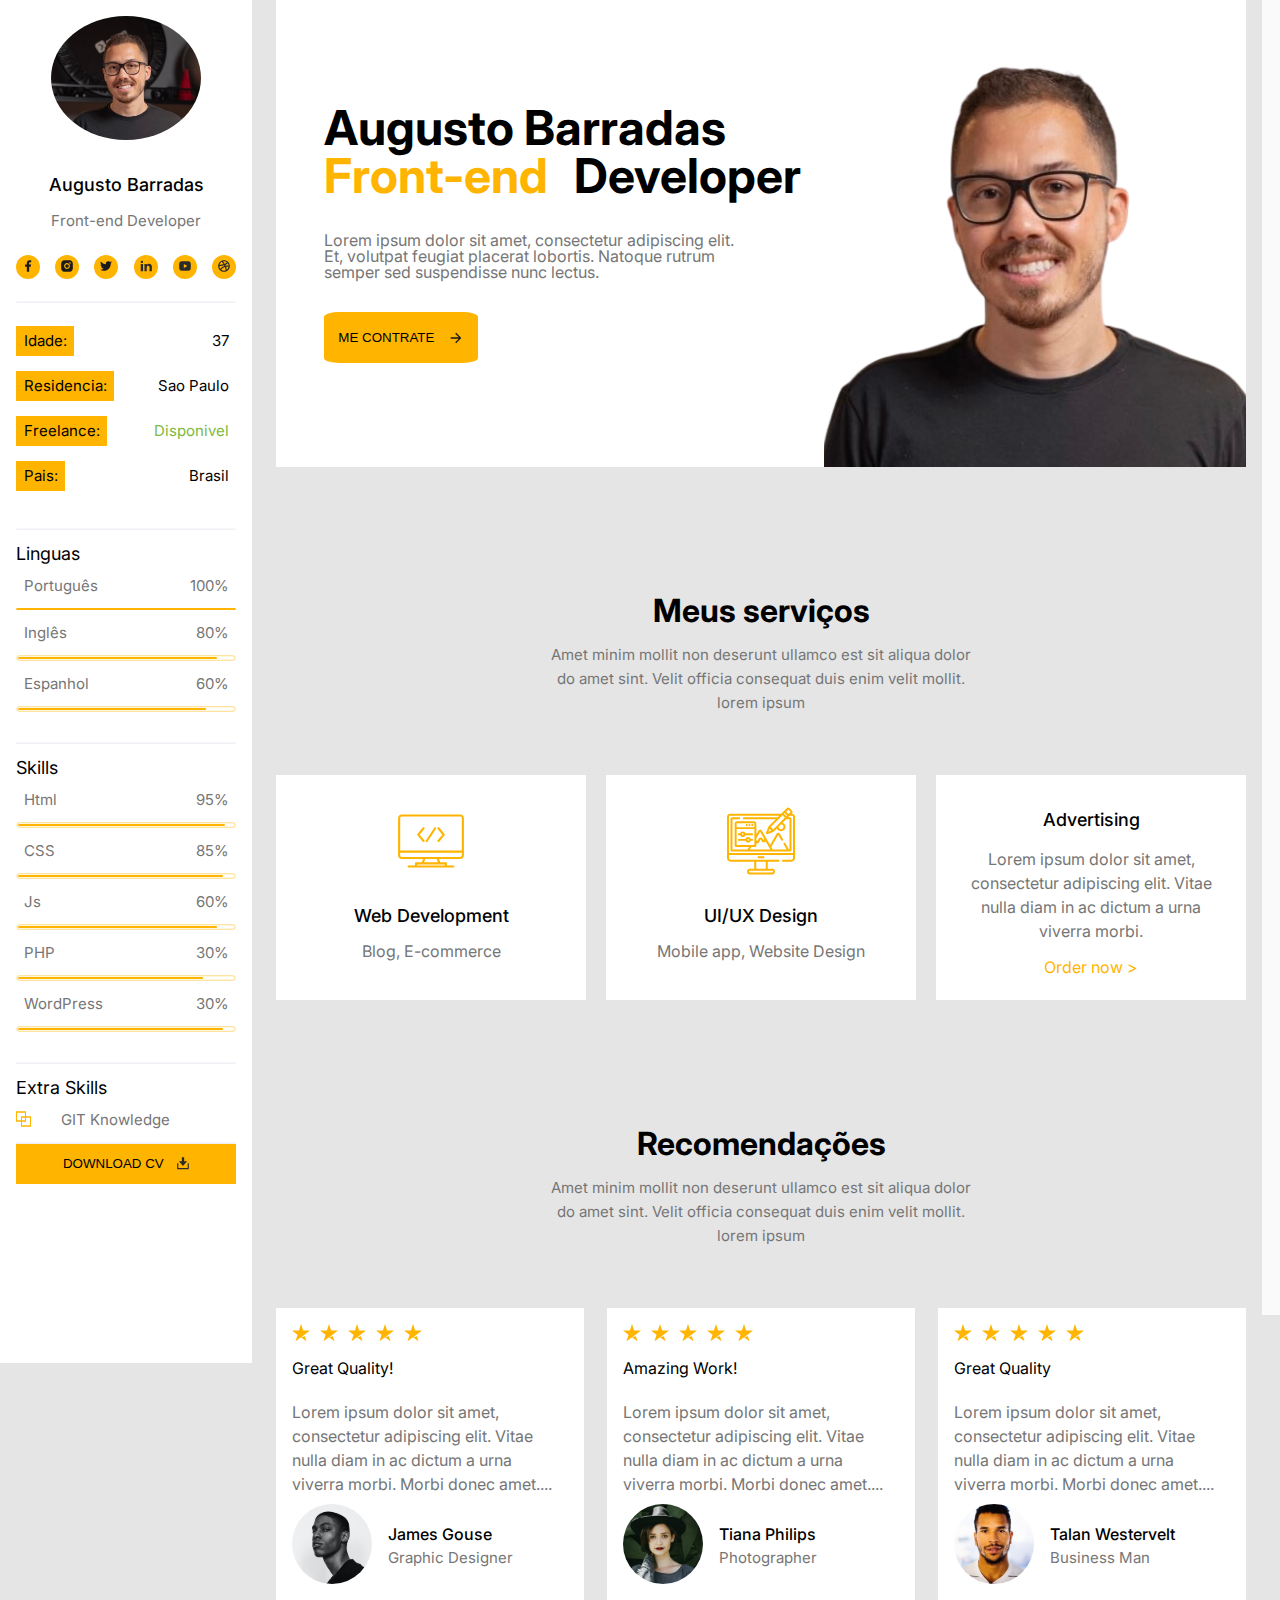
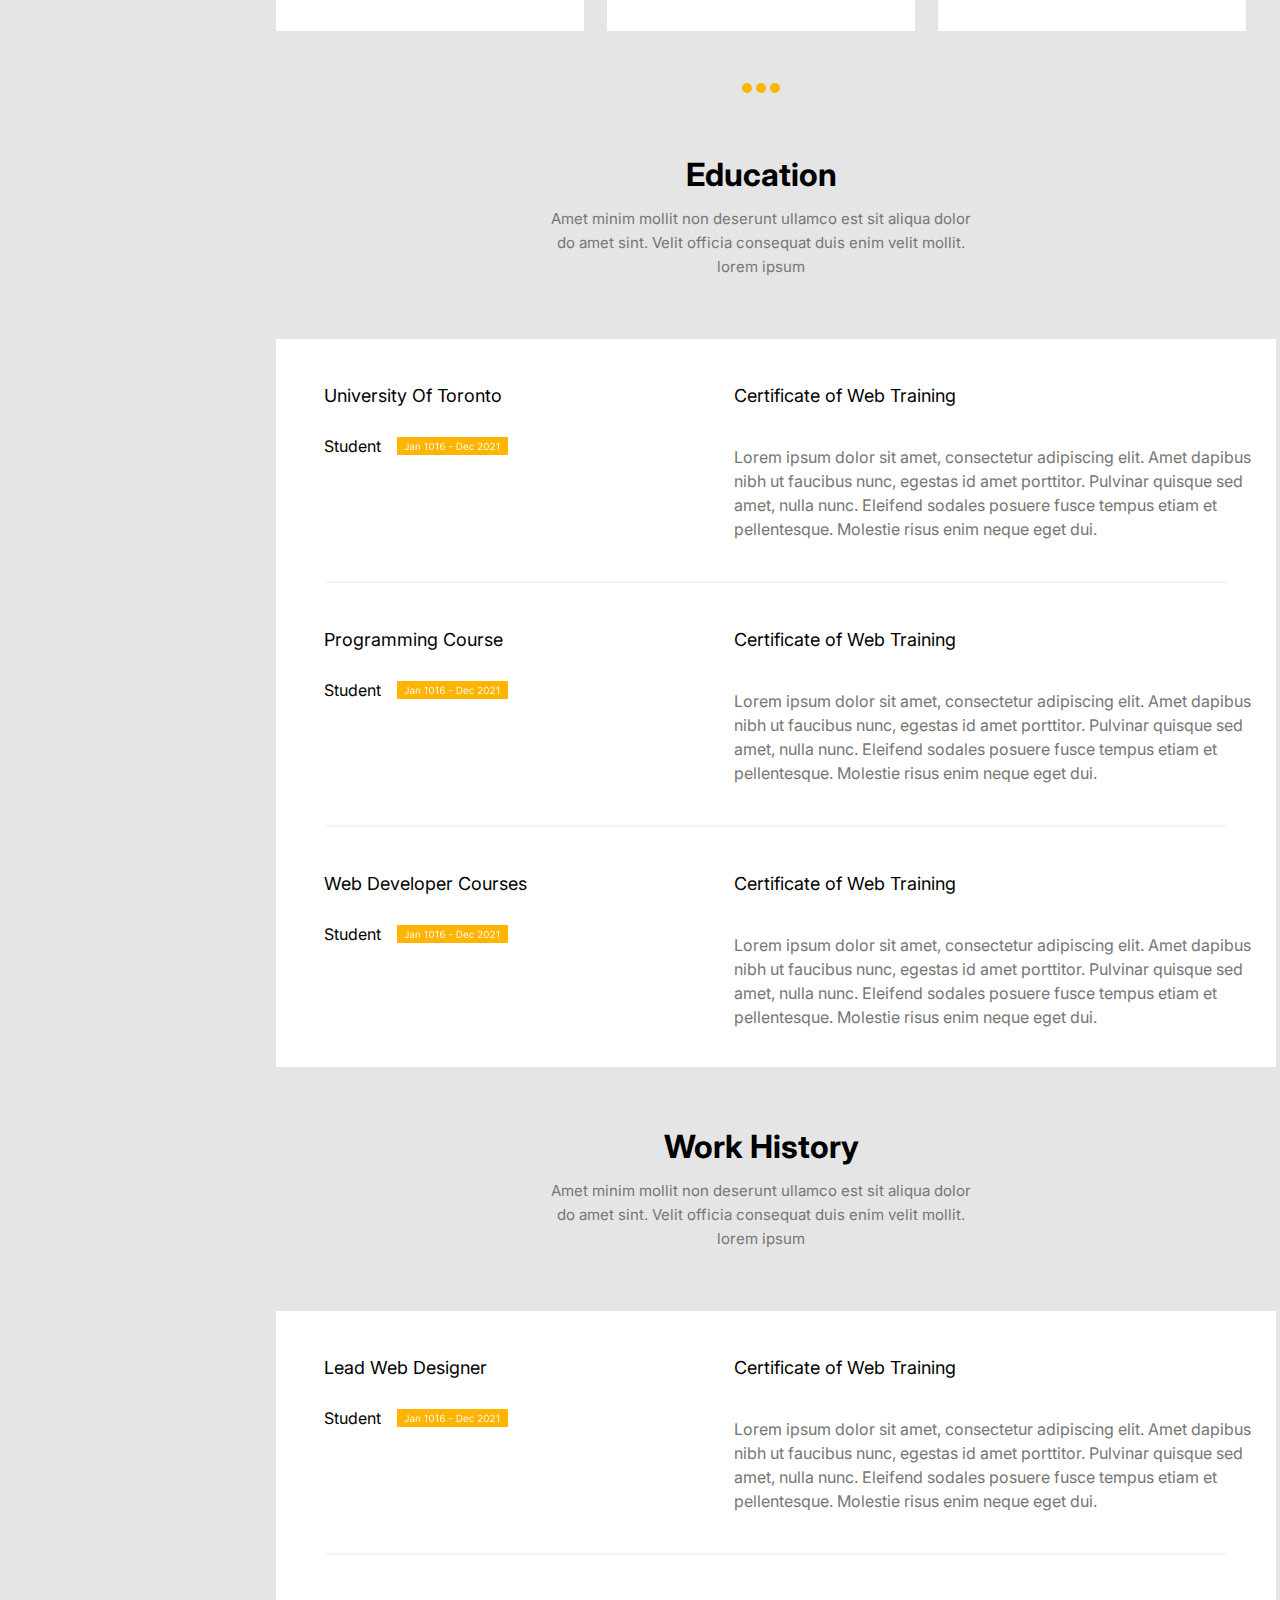
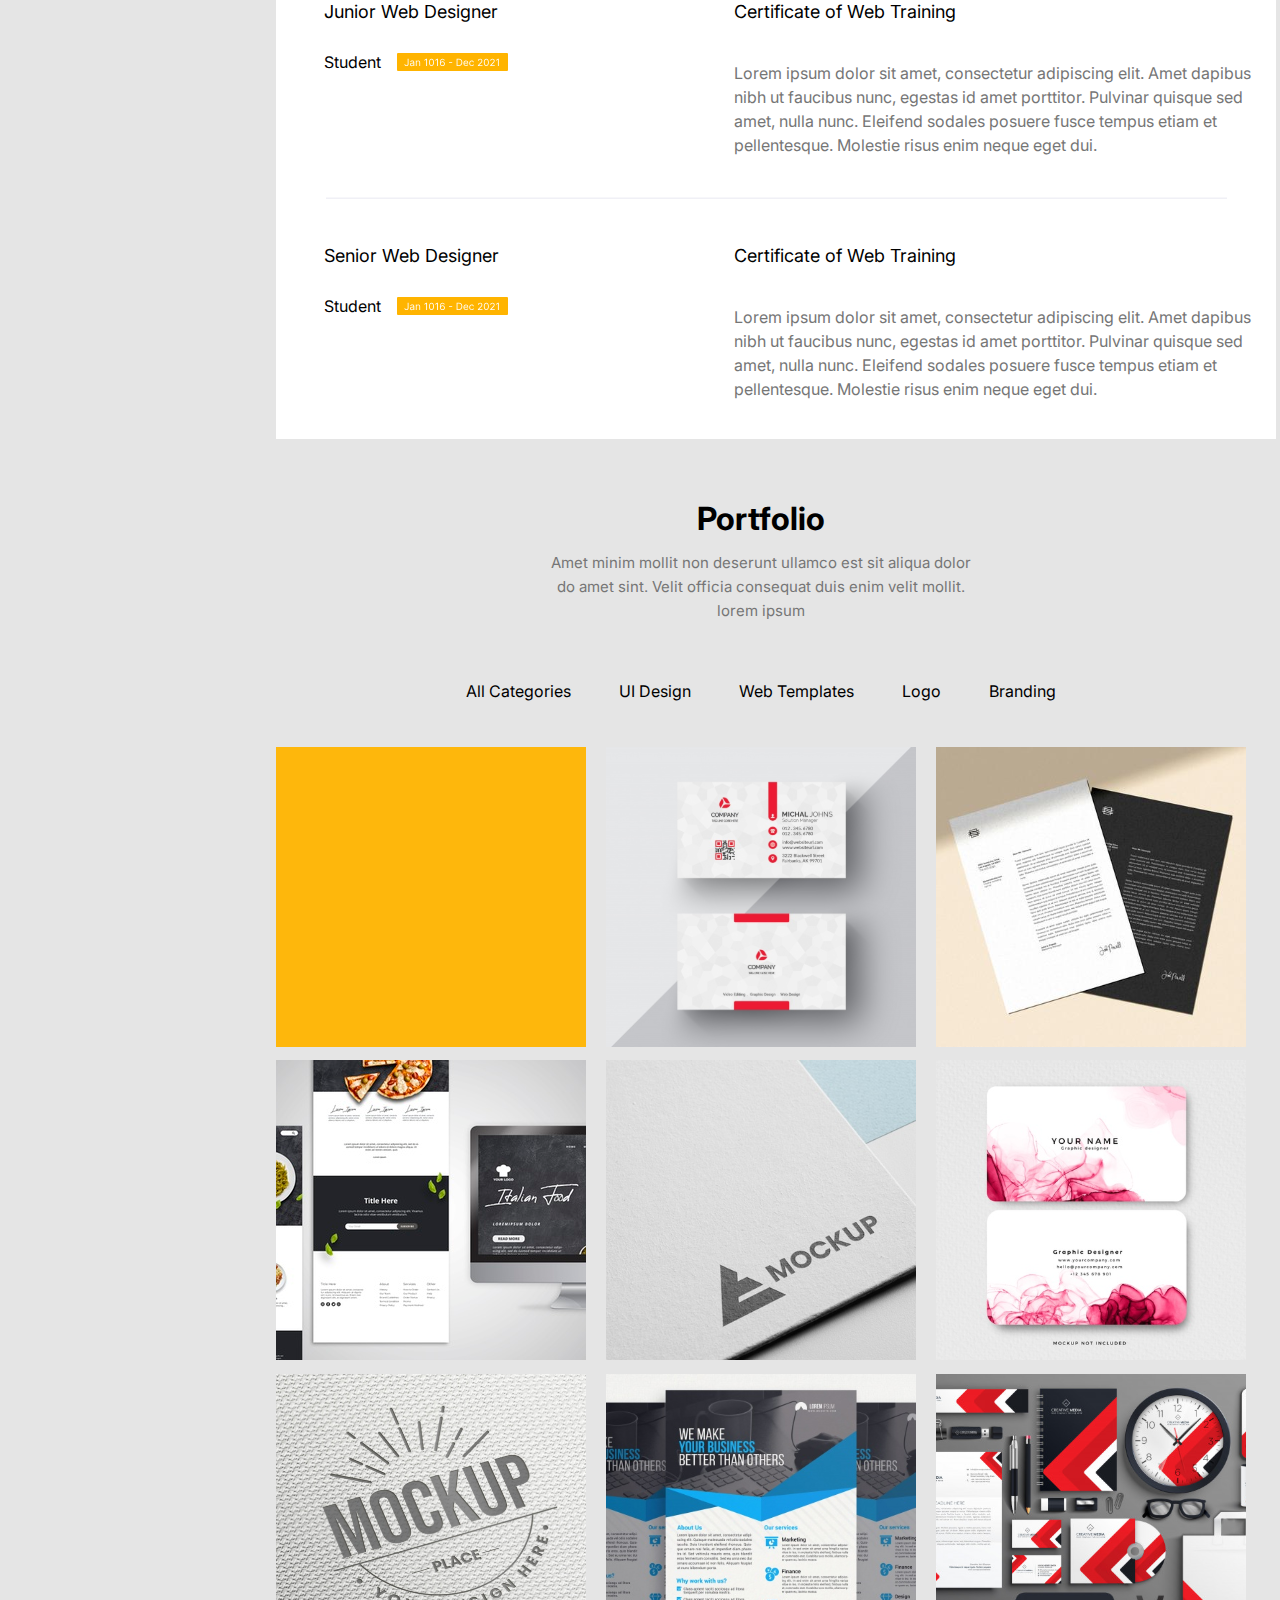
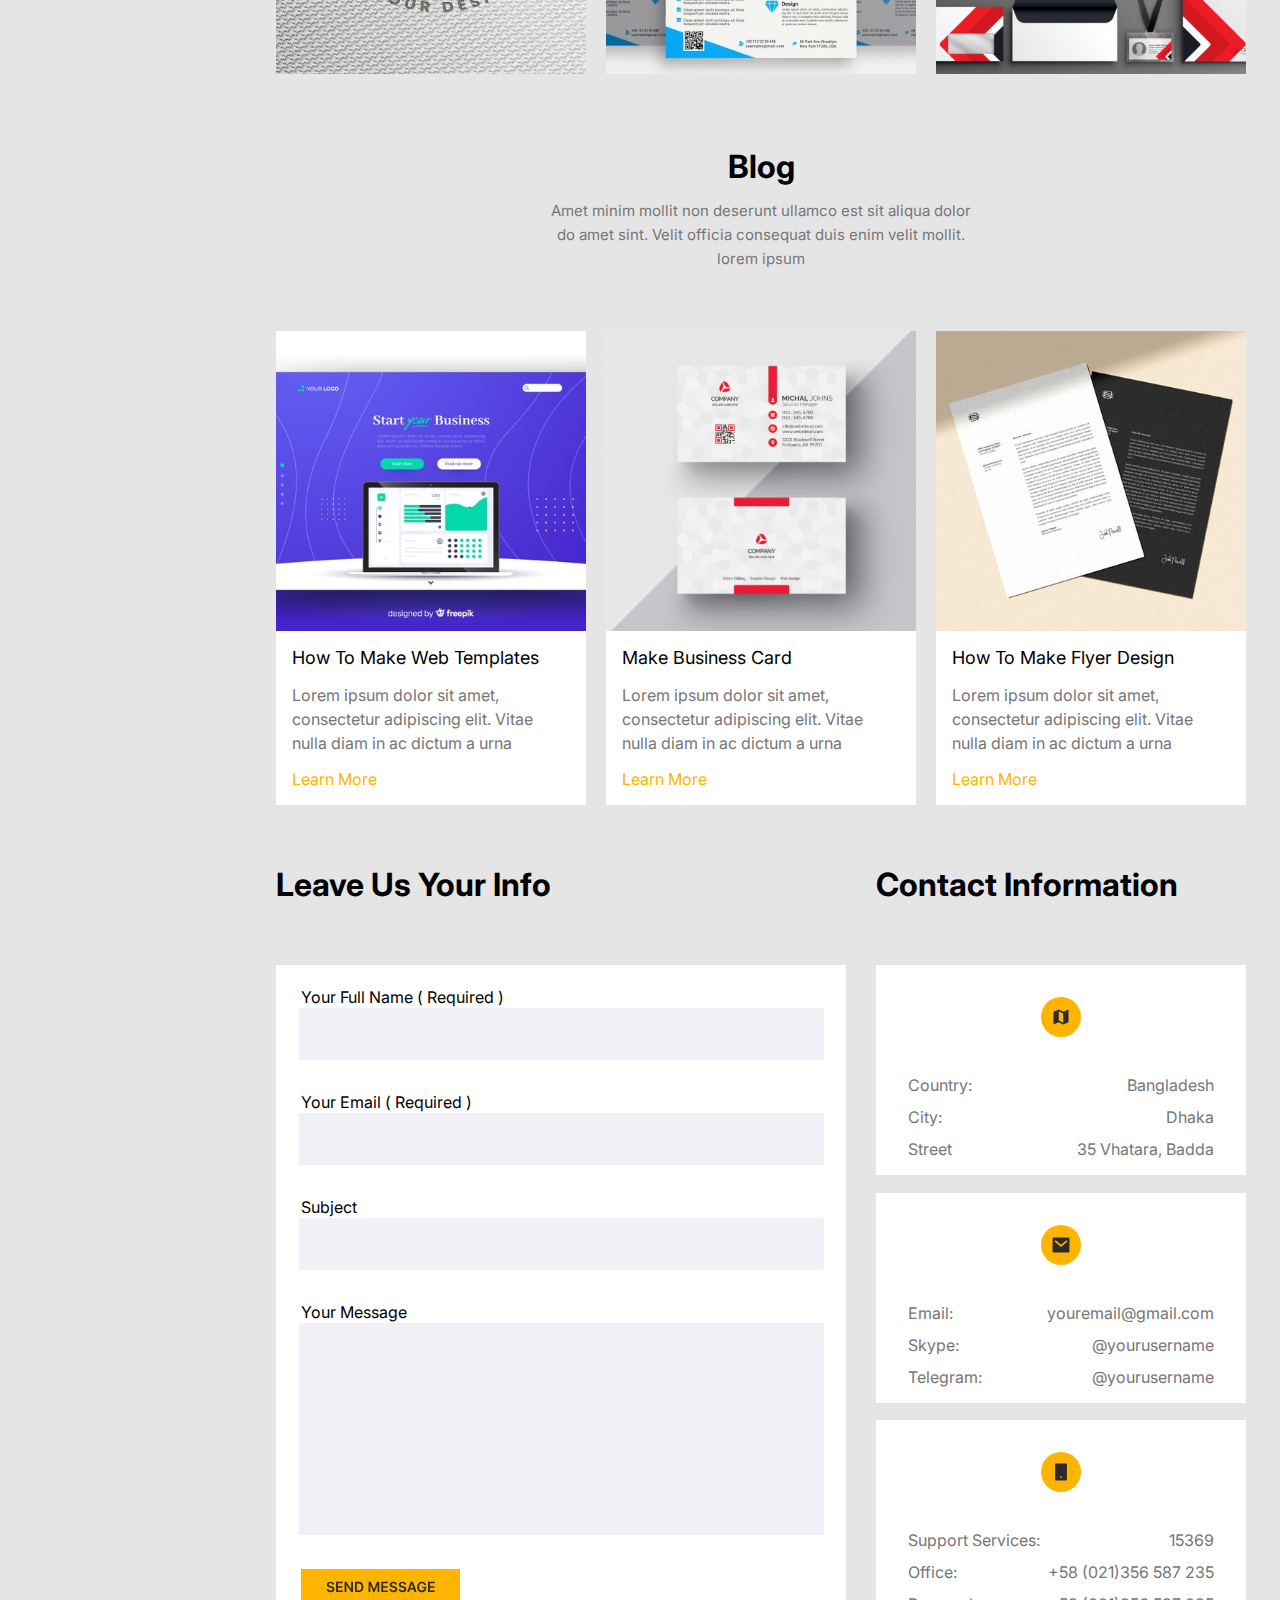
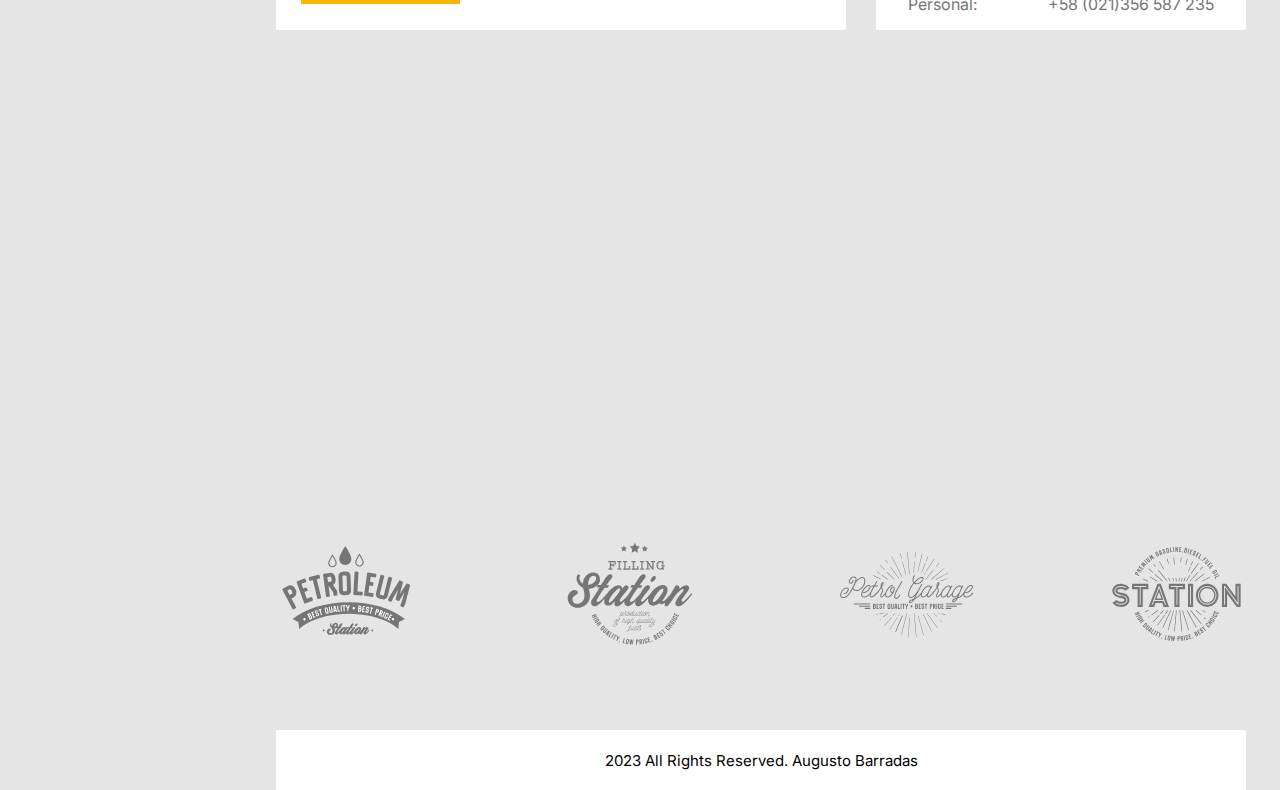
==== commit 076fe37f: "alteracoes" ====
--- a/index.html
+++ b/index.html
@@ -116,7 +116,7 @@
                             <p class="titulo__linha--lateral">Skills</p>
                             <div class="linha__1">
                                 <p class="primeira__linha2 fonte__cinza">Html</p>
-                                <p class="primeira__linha2 fonte__cinza">90%</p>
+                                <p class="primeira__linha2 fonte__cinza">95%</p>
                             </div>
 
                             <img src="./img/line90.svg" class="line100">    
@@ -130,21 +130,21 @@
 
                             <div class="linha__1">
                                 <p class="primeira__linha2 fonte__cinza">Js</p>
-                                <p class="primeira__linha2 fonte__cinza">80%</p>
+                                <p class="primeira__linha2 fonte__cinza">60%</p>
                             </div>
                             
                             <img src="./img/line80-2.svg" class="line100">  
 
                             <div class="linha__1">
                                 <p class="primeira__linha2 fonte__cinza">PHP</p>
-                                <p class="primeira__linha2 fonte__cinza">75%</p>
+                                <p class="primeira__linha2 fonte__cinza">30%</p>
                             </div>
                             
                             <img src="./img/line75.svg" class="line100">  
 
                             <div class="linha__1">
                                 <p class="primeira__linha2 fonte__cinza">WordPress</p>
-                                <p class="primeira__linha2 fonte__cinza">85%</p>
+                                <p class="primeira__linha2 fonte__cinza">30%</p>
                             </div>
                             
                             <img src="./img/line85.svg" class="line100">  
@@ -160,18 +160,6 @@
                     <ul class="container__sobre container__sobre--extraskills">
                         <div class="primeira__linha1">
                             <p class="titulo__linha--lateral">Extra Skills</p>
-                            <div class="container__extraskills">
-                                <img src="./img/extraicons.svg" class="container__image--extraskills">  
-                                <p class="primeira__linha2 fonte__cinza">Bootstrap, Materialize</p>
-                            </div>
-                            <div class="container__extraskills">
-                                <img src="./img/extraicons.svg" class="container__image--extraskills">  
-                                <p class="primeira__linha2 fonte__cinza">Stylus, Sass, Less</p>
-                            </div>
-                            <div class="container__extraskills">
-                                <img src="./img/extraicons.svg" class="container__image--extraskills">  
-                                <p class="primeira__linha2 fonte__cinza">Gulp, Webpack, Grunt</p>
-                            </div>
                             <div class="container__extraskills">
                                 <img src="./img/extraicons.svg" class="container__image--extraskills">  
                                 <p class="primeira__linha2 fonte__cinza">GIT Knowledge</p>
@@ -216,10 +204,10 @@
                         </nav>
                         
                     </div>
-                        <div class="menu__central--fotoperfil">
-                            <img src="./img/imagemPerfilSemFundo.png" class="menu__central--fotoperfil">
-                        </div>
-                </div>        
+                    <div class="menu__central--fotoperfil">
+                    </div>
+                </div>
+
                 <!--############### My services  ###################-->
                 <div class="menu__central--myservices">
                     <p class="menu__central--titulo">Meus serviços</p>
@@ -237,21 +225,6 @@
                         <p class="menu__central--itens--titulo">UI/UX Design</p>
                         <p class="menu__central--itens--info">Mobile app, Website Design</p>
                     </div>
-                    <div class="menu__central--itens--box">
-                        <img src="./img/Microphone.svg" class="menu__central--itens--image1">
-                        <p class="menu__central--itens--titulo">Sound Design</p>
-                        <p class="menu__central--itens--info">Voice Over, Beat Making</p>
-                    </div>
-                    <div class="menu__central--itens--box box--itens">
-                        <img src="./img/game-development.svg" class="menu__central--itens--image1">
-                        <p class="menu__central--itens--titulo">Game Design</p>
-                        <p class="menu__central--itens--info">Character Design, Props & Objects</p>
-                    </div>
-                    <div class="menu__central--itens--box box--itens">
-                        <img src="./img/Photographer.svg" class="menu__central--itens--image1">
-                        <p class="menu__central--itens--titulo">Photography</p>
-                        <p class="menu__central--itens--info">Portrait, product photography</p>
-                    </div>
                     <div class="menu__central--itens--box box--itens">
                         <p class="menu__central--itens--titulo box--ultimo--titulo">Advertising</p>
                         <p class="menu__central--itens--info box--ultimo--info">Lorem ipsum dolor sit amet, consectetur adipiscing elit. Vitae nulla diam in ac dictum a urna viverra morbi. </p>
@@ -262,7 +235,7 @@
                     <!--############### Recommendations ###################-->
 
                     <div class="menu__central--myservices">
-                        <p class="menu__central--titulo">Recommendations</p>
+                        <p class="menu__central--titulo">Recomendações</p>
                         <p class="menu__central--info">Amet minim mollit non deserunt ullamco est sit aliqua dolor do amet sint. Velit officia consequat duis enim velit mollit. lorem ipsum</p>
                     </div>
 
@@ -713,7 +686,7 @@
 
                     <div class="menu__central--rodape--direitos">
                         <div class="menu__central--rodape--direitos--container">
-                            <p class="menu__central--rodape--direitos--texto">2021 All Rights Reserved. Ojjomedia</p>
+                            <p class="menu__central--rodape--direitos--texto">2023 All Rights Reserved. Augusto Barradas</p>
                         </div>
                     </div>
 
--- a/styles.css
+++ b/styles.css
@@ -144,7 +144,6 @@
     display: flex;
     background: url("./img/backgroundImage.svg");
     width: 970px;
-    height: 467px;
     margin-left: 1.5em;
     flex-direction: column;
 }
@@ -167,7 +166,7 @@
     display: flex;
     flex-direction: column;
     justify-content: center;
-    padding: 3em;
+    padding: 3em 0 3em 3em;
 }
 
 .menu__central--bannner-texto {
@@ -195,6 +194,7 @@
 
 .menu__central--container {
     display: flex;
+    height: 467px;
 }
 
 .menu__central--titulo {
@@ -209,6 +209,7 @@
     justify-content: center;
     align-items: center;
     width: 970px;
+    background-color: var(--cor-de-fundo);
 }
 
 .menu__central--info {
@@ -235,10 +236,7 @@
     flex-wrap: wrap;
     width: 970px;
     justify-content: space-between;
-}
-
-.box--itens {
-    margin-top: 1em;
+    background-color: var(--cor-de-fundo);
 }
 
 .menu__central--itens--image1 {
@@ -270,52 +268,6 @@
 .menu__central--itens--order {
     color: var(--amarelo1);
     text-decoration: none;
-}
-
-.menu__central--planos--padrao {
-    background-color: white;
-    width: 310px;
-    height: 609px;
-    display: flex;
-    flex-direction: column;
-    align-items: center;
-}
-
-.menu__central--planos--itens {
-    display: flex;
-    align-items: center;
-    padding: 1em 0 0 0;
-}
-
-.menu__central--planos--titulos {
-    font-size: 24px;
-    font-weight: 600;
-    padding: 3em 0 1em 0;
-}
-
-.menu__central--planos--preco {
-    font-size: 32px;
-    font-weight: 700;
-    padding-bottom: 0.5em;
-}
-
-.menu__central--planos--info {
-    text-align: center;
-    padding-bottom: 1em;
-}
-
-.menu__central--planos--container {
-    display: flex;
-    flex-direction: column;
-    width: 253px;
-}
-
-.menu__central--planos--texto {
-    padding-left: 1em;
-}
-
-.menu__central--planos--order {
-    padding-top: 0.5em;
 }
 
 .texto__cinza {
@@ -833,4 +785,12 @@
 
 #button {
     display: block
+}
+
+.menu__central--fotoperfil {
+    width: 100%;
+    height: 100%;
+    background-image: url("./img/imagemPerfilSemFundo.png");
+    background-size: cover;
+    background-position: center;
 }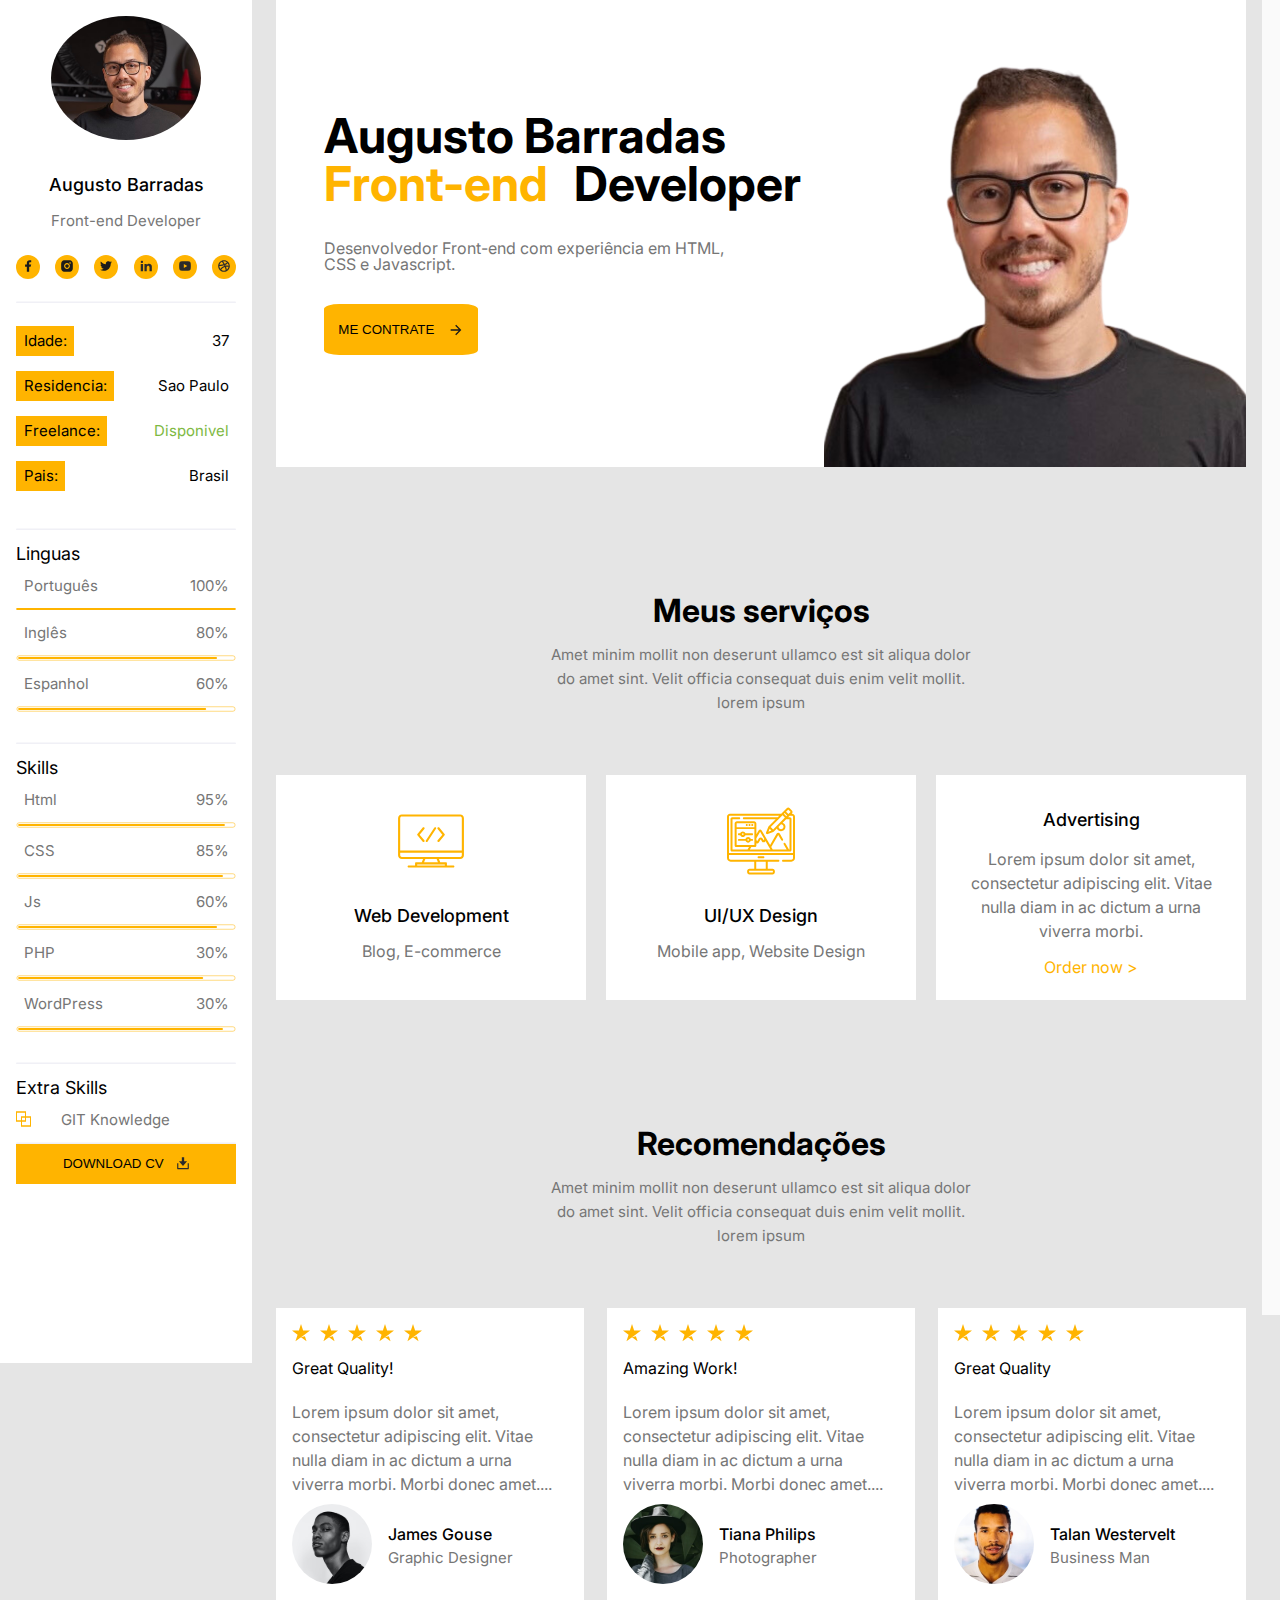
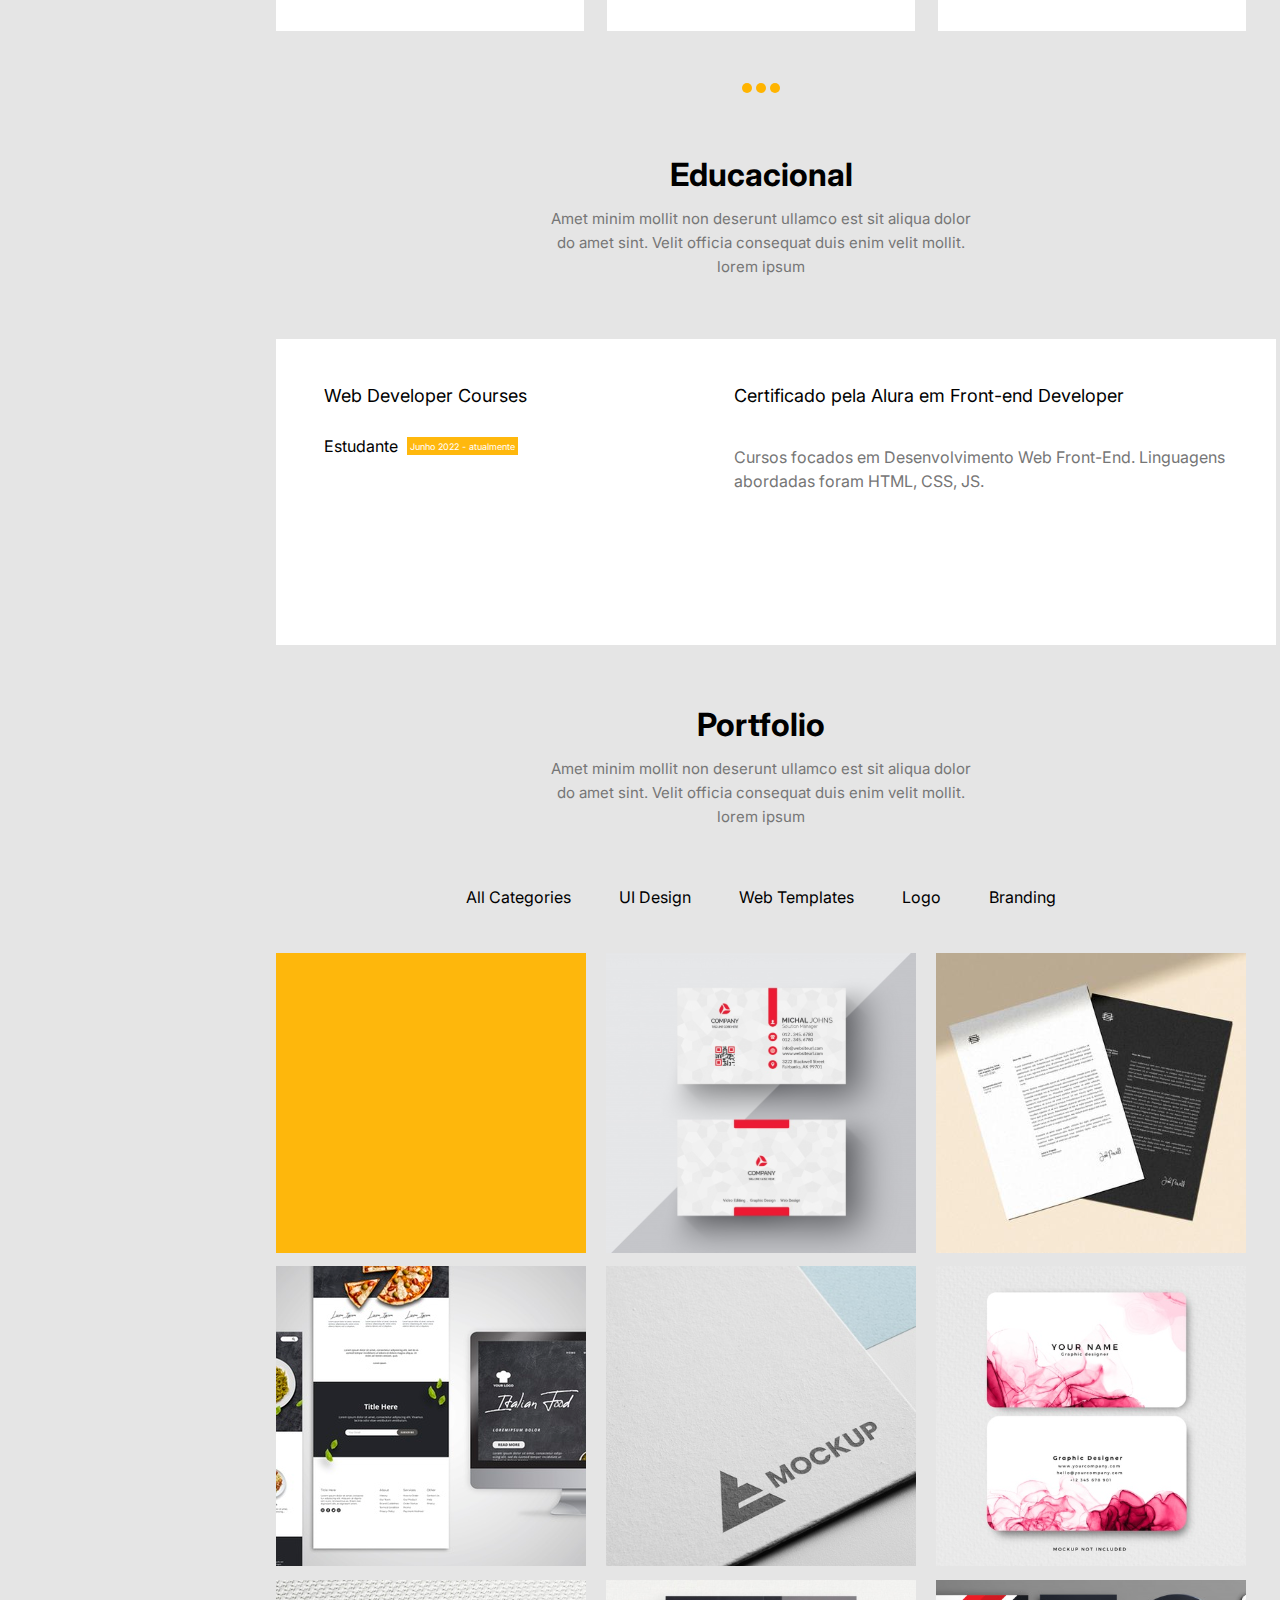
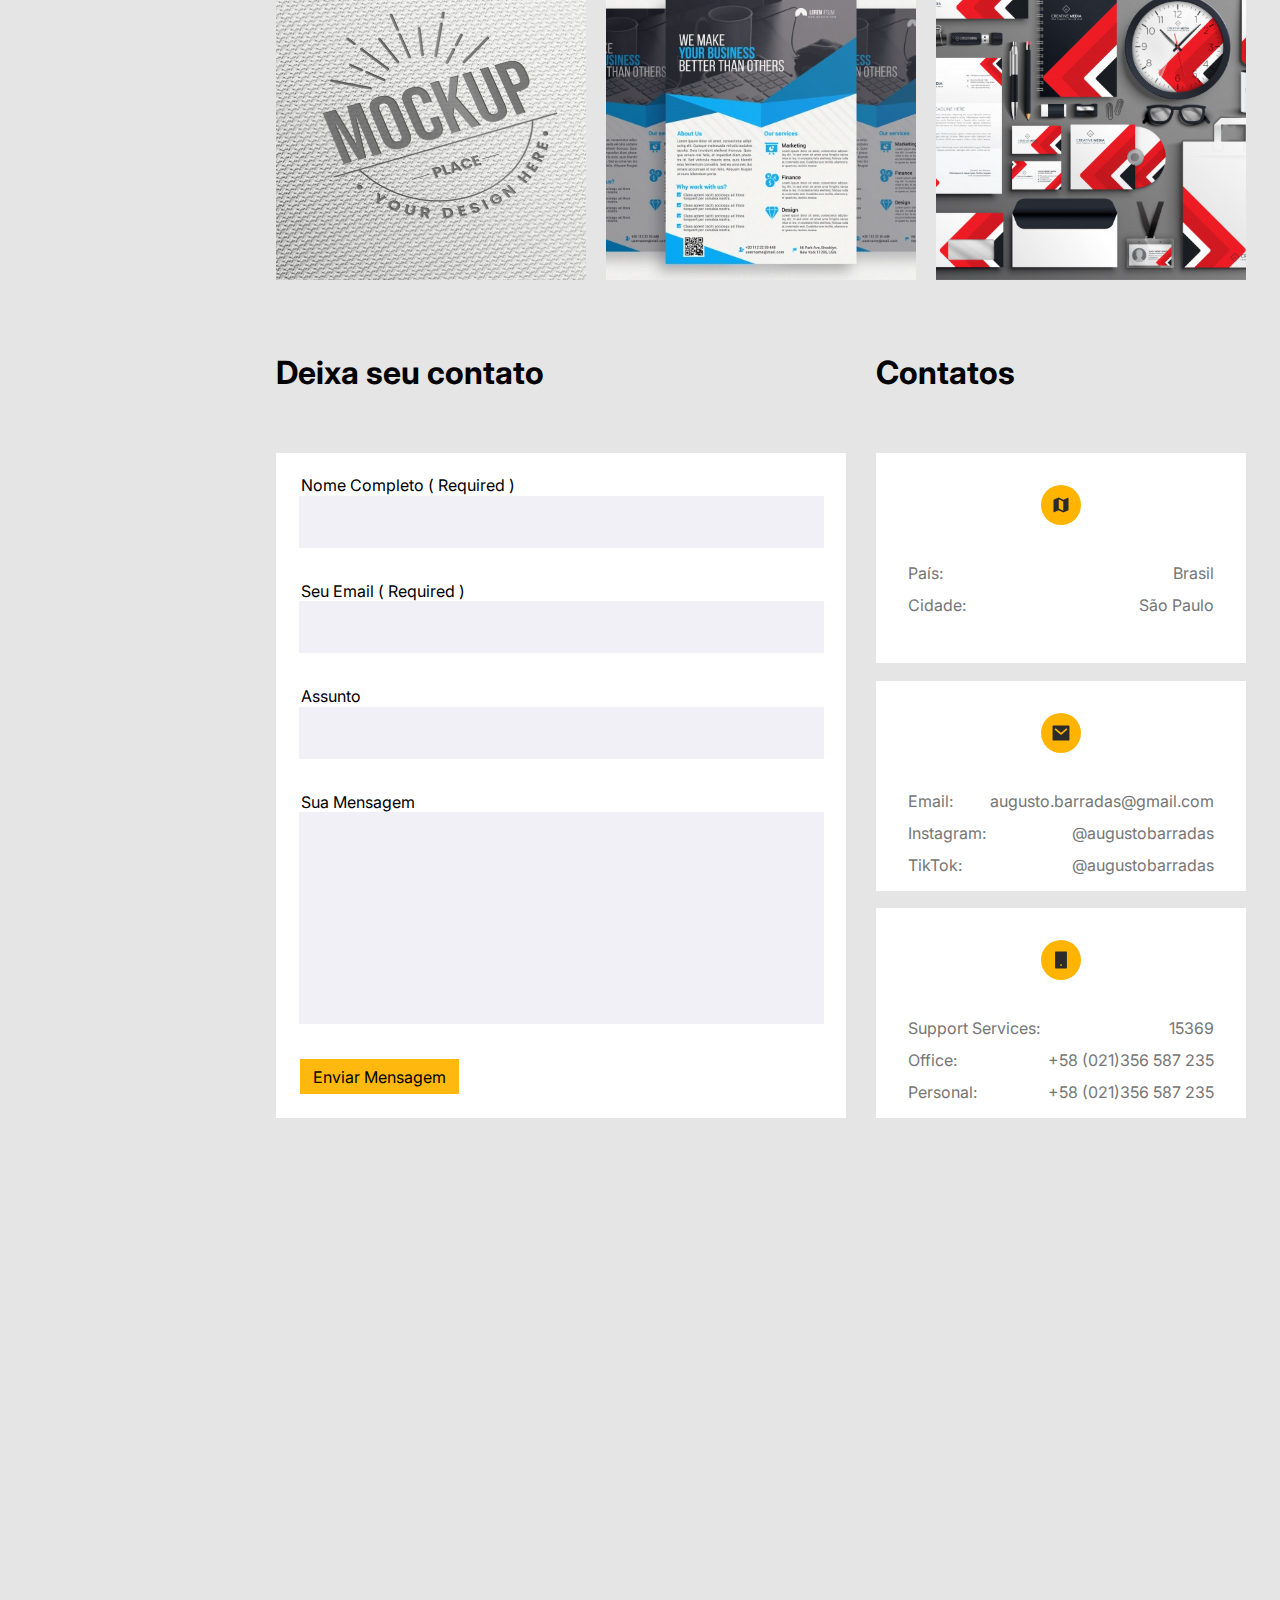
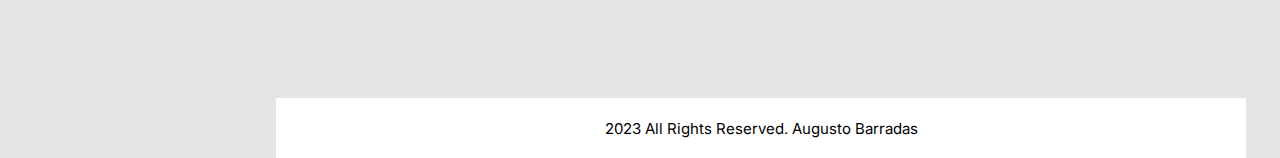
==== commit 6f7ba8b7: "Alteracoes para projeto final" ====
--- a/index.html
+++ b/index.html
@@ -189,7 +189,7 @@
                                 <p class="menu__central--bannner frontend__amarelo">Front-end</p>
                                 <p class="menu__central--bannner frontend__amarelo--complemento">Developer</p>
                             </div>
-                        <p class="menu__central--bannner-texto">Lorem ipsum dolor sit amet, consectetur adipiscing elit. Et, volutpat feugiat placerat lobortis. Natoque rutrum semper sed suspendisse nunc lectus. </p>
+                        <p class="menu__central--bannner-texto">Desenvolvedor Front-end com experiência em HTML, CSS e Javascript. </p>
                             <!--############### Menu teste Click JS  ###################-->
                         <button id="button__menu" type="button" class="button__hireme">ME CONTRATE<img src="./img/setahireme.svg" class="seta__hireme"></button>
 
@@ -299,64 +299,13 @@
                             <img src="./img/bolaamarela.svg">
                             <img src="./img/bolaamarela.svg">
                         </div>
-                        <p class="menu__central--titulo menu__central--education">Education</p>
+                        <p class="menu__central--titulo menu__central--education">Educacional</p>
                         <p class="menu__central--info">Amet minim mollit non deserunt ullamco est sit aliqua dolor do amet sint. Velit officia consequat duis enim velit mollit. lorem ipsum</p>
                     </div>
 
                     <!--############### University ###################-->
 
                     <div class="menu__central--courses">
-                        <div class="menu__central--courses--description">
-                            <div class="menu__central--courses--title">
-                                <div class="menu__central--courses--option">
-                                    <div class="menu__central--courses--option2">
-                                        <p class="menu__central--courses--school">University Of Toronto</p>
-                                            <div class="menu__central--courses--student">
-                                                <p class="menu__central--courses--type">Student</p>
-                                                <img src="./img/Jan 1016 - Dec 2021.svg" class="menu__central--courses__image">
-                                            </div>
-                                    </div>
-
-                                    <div class="menu__central--courses--option3">
-                                        <p class="menu__central--courses--school">Certificate of Web Training</p>
-                                        <p class="menu__central--recommendations--texto menu__central--courses--txt">Lorem ipsum dolor sit amet, consectetur adipiscing elit. Amet dapibus nibh ut faucibus nunc, egestas id amet porttitor. Pulvinar quisque sed amet, nulla nunc. Eleifend sodales posuere fusce tempus etiam et pellentesque. Molestie risus enim neque eget dui.</p>
-                                    </div>
-
-                                    
-
-                                </div>
-                                
-                                <img src="./img/Line 32.svg" class="menu__central--courses--linhacinza">
-                            </div>
-
-                        </div>
-
-                        <!--############### Programming Course ###################-->
-
-                        <div class="menu__central--courses--description">
-                            <div class="menu__central--courses--title">
-                                <div class="menu__central--courses--option">
-                                    <div class="menu__central--courses--option2">
-                                        <p class="menu__central--courses--school">Programming Course</p>
-                                            <div class="menu__central--courses--student">
-                                                <p class="menu__central--courses--type">Student</p>
-                                                <img src="./img/Jan 1016 - Dec 2021.svg" class="menu__central--courses__image">
-                                            </div>
-                                    </div>
-
-                                    <div class="menu__central--courses--option3">
-                                        <p class="menu__central--courses--school">Certificate of Web Training</p>
-                                        <p class="menu__central--recommendations--texto menu__central--courses--txt">Lorem ipsum dolor sit amet, consectetur adipiscing elit. Amet dapibus nibh ut faucibus nunc, egestas id amet porttitor. Pulvinar quisque sed amet, nulla nunc. Eleifend sodales posuere fusce tempus etiam et pellentesque. Molestie risus enim neque eget dui.</p>
-                                    </div>
-
-                                    
-
-                                </div>
-                                
-                                <img src="./img/Line 32.svg" class="menu__central--courses--linhacinza">
-                            </div>
-
-                        </div>
 
                         <!--############### Web Developer ###################-->
 
@@ -366,14 +315,14 @@
                                     <div class="menu__central--courses--option2">
                                         <p class="menu__central--courses--school">Web Developer Courses</p>
                                             <div class="menu__central--courses--student">
-                                                <p class="menu__central--courses--type">Student</p>
-                                                <img src="./img/Jan 1016 - Dec 2021.svg" class="menu__central--courses__image">
+                                                <p class="menu__central--courses--type">Estudante</p>
+                                                <div class="menu__central--courses__image">Junho 2022 - atualmente</div>
                                             </div>
                                     </div>
 
                                     <div class="menu__central--courses--option3">
-                                        <p class="menu__central--courses--school">Certificate of Web Training</p>
-                                        <p class="menu__central--recommendations--texto menu__central--courses--txt">Lorem ipsum dolor sit amet, consectetur adipiscing elit. Amet dapibus nibh ut faucibus nunc, egestas id amet porttitor. Pulvinar quisque sed amet, nulla nunc. Eleifend sodales posuere fusce tempus etiam et pellentesque. Molestie risus enim neque eget dui.</p>
+                                        <p class="menu__central--courses--school--titulo">Certificado pela Alura em Front-end Developer</p>
+                                        <p class="menu__central--recommendations--texto menu__central--courses--txt">Cursos focados em Desenvolvimento Web Front-End. Linguagens abordadas foram HTML, CSS, JS.</p>
                                     </div>
 
 
@@ -386,95 +335,6 @@
 
                     </div>
 
-                    <!--############### Info ###################-->
-
-                    <div class="menu__central--myservices">
-                        <p class="menu__central--titulo menu__central--titulo--work">Work History</p>
-                        <p class="menu__central--info">Amet minim mollit non deserunt ullamco est sit aliqua dolor do amet sint. Velit officia consequat duis enim velit mollit. lorem ipsum</p>
-                    </div>
-
-                    <!--############### Lead Web Designer ###################-->
-
-                    <div class="menu__central--courses">
-                        <div class="menu__central--courses--description">
-                            <div class="menu__central--courses--title">
-                                <div class="menu__central--courses--option">
-                                    <div class="menu__central--courses--option2">
-                                        <p class="menu__central--courses--school">Lead Web Designer</p>
-                                            <div class="menu__central--courses--student">
-                                                <p class="menu__central--courses--type">Student</p>
-                                                <img src="./img/Jan 1016 - Dec 2021.svg" class="menu__central--courses__image">
-                                            </div>
-                                    </div>
-
-                                    <div class="menu__central--courses--option3">
-                                        <p class="menu__central--courses--school">Certificate of Web Training</p>
-                                        <p class="menu__central--recommendations--texto menu__central--courses--txt">Lorem ipsum dolor sit amet, consectetur adipiscing elit. Amet dapibus nibh ut faucibus nunc, egestas id amet porttitor. Pulvinar quisque sed amet, nulla nunc. Eleifend sodales posuere fusce tempus etiam et pellentesque. Molestie risus enim neque eget dui.</p>
-                                    </div>
-
-                                    
-
-                                </div>
-                                
-                                <img src="./img/Line 32.svg" class="menu__central--courses--linhacinza">
-                            </div>
-
-                        </div>
-
-                        <!--############### Programming Course ###################-->
-
-                        <div class="menu__central--courses--description">
-                            <div class="menu__central--courses--title">
-                                <div class="menu__central--courses--option">
-                                    <div class="menu__central--courses--option2">
-                                        <p class="menu__central--courses--school">Junior Web Designer</p>
-                                            <div class="menu__central--courses--student">
-                                                <p class="menu__central--courses--type">Student</p>
-                                                <img src="./img/Jan 1016 - Dec 2021.svg" class="menu__central--courses__image">
-                                            </div>
-                                    </div>
-
-                                    <div class="menu__central--courses--option3">
-                                        <p class="menu__central--courses--school">Certificate of Web Training</p>
-                                        <p class="menu__central--recommendations--texto menu__central--courses--txt">Lorem ipsum dolor sit amet, consectetur adipiscing elit. Amet dapibus nibh ut faucibus nunc, egestas id amet porttitor. Pulvinar quisque sed amet, nulla nunc. Eleifend sodales posuere fusce tempus etiam et pellentesque. Molestie risus enim neque eget dui.</p>
-                                    </div>
-
-                                    
-
-                                </div>
-                                
-                                <img src="./img/Line 32.svg" class="menu__central--courses--linhacinza">
-                            </div>
-
-                        </div>
-
-                        <!--############### Web Developer ###################-->
-
-                        <div class="menu__central--courses--description">
-                            <div class="menu__central--courses--title">
-                                <div class="menu__central--courses--option">
-                                    <div class="menu__central--courses--option2">
-                                        <p class="menu__central--courses--school">Senior Web Designer</p>
-                                            <div class="menu__central--courses--student">
-                                                <p class="menu__central--courses--type">Student</p>
-                                                <img src="./img/Jan 1016 - Dec 2021.svg" class="menu__central--courses__image">
-                                            </div>
-                                    </div>
-
-                                    <div class="menu__central--courses--option3">
-                                        <p class="menu__central--courses--school">Certificate of Web Training</p>
-                                        <p class="menu__central--recommendations--texto menu__central--courses--txt">Lorem ipsum dolor sit amet, consectetur adipiscing elit. Amet dapibus nibh ut faucibus nunc, egestas id amet porttitor. Pulvinar quisque sed amet, nulla nunc. Eleifend sodales posuere fusce tempus etiam et pellentesque. Molestie risus enim neque eget dui.</p>
-                                    </div>
-
-
-                                </div>
-                                
-                            </div>
-
-                        </div>
-
-
-                    </div>
 
                     <!--############### Info ###################-->
 
@@ -533,60 +393,24 @@
 
                     </div>
 
-                    <!--############### Blog ###################-->
-
-                    <div class="menu__central--myservices">
-                        <p class="menu__central--titulo menu__central--titulo--work">Blog</p>
-                        <p class="menu__central--info">Amet minim mollit non deserunt ullamco est sit aliqua dolor do amet sint. Velit officia consequat duis enim velit mollit. lorem ipsum</p>
-                    </div>
-
-                    <div class="menu__central--blog">
-                        <div class="menu__central--blog--item">
-                            <img src="./img/blogimage1.svg">
-                            <div class="menu__central--blog--item--item">
-                                <p class="menu__central--blog--item--titulo">How To Make Web Templates</p>
-                                <p class="menu__central--blog--item--texto">Lorem ipsum dolor sit amet, consectetur adipiscing elit. Vitae nulla diam in ac dictum a urna </p>
-                                <a href="#" class="menu__central--blog--link">Learn More</a>
-                            </div>
-                        </div>
-
-                        <div class="menu__central--blog--item">
-                            <img src="./img/blogimage2.svg">
-                            <div class="menu__central--blog--item--item">
-                                <p class="menu__central--blog--item--titulo">Make Business Card</p>
-                                <p class="menu__central--blog--item--texto">Lorem ipsum dolor sit amet, consectetur adipiscing elit. Vitae nulla diam in ac dictum a urna </p>
-                                <a href="#" class="menu__central--blog--link">Learn More</a>
-                            </div>
-                        </div>
-
-                        <div class="menu__central--blog--item">
-                            <img src="./img/blogimage3.svg">
-                            <div class="menu__central--blog--item--item">
-                                <p class="menu__central--blog--item--titulo">How To Make Flyer Design</p>
-                                <p class="menu__central--blog--item--texto">Lorem ipsum dolor sit amet, consectetur adipiscing elit. Vitae nulla diam in ac dictum a urna </p>
-                                <a href="#" class="menu__central--blog--link">Learn More</a>
-                            </div>
-                        </div>
-                    </div>
+                    <!--############### Leave Us Your Info ###################-->
 
                     <div class="menu__central--contact">
 
-                        <!--############### Leave Us Your Info ###################-->
-
                         <div class="menu__central--contact--container">
-                            <p class="menu__central--contact--container--title">Leave Us Your Info</p>
+                            <p class="menu__central--contact--container--title">Deixa seu contato</p>
                                 <div class="menu__central--contact--container--title--teste">
                                     <div class="menu__central--contact--complete">
-                                        <p class="menu__central--contact--complete--title">Your Full Name ( Required )</p>
+                                        <p class="menu__central--contact--complete--title">Nome Completo ( Required )</p>
                                         <input type="text" class="menu__central--contact--complete--box">
-                                        <p class="menu__central--contact--complete--title">Your Email ( Required )</p>
+                                        <p class="menu__central--contact--complete--title">Seu Email ( Required )</p>
                                         <input type="text" class="menu__central--contact--complete--box">
-                                        <p class="menu__central--contact--complete--title">Subject</p>
+                                        <p class="menu__central--contact--complete--title">Assunto</p>
                                         <input type="text" class="menu__central--contact--complete--box">
-                                        <p class="menu__central--contact--complete--title">Your Message</p>
+                                        <p class="menu__central--contact--complete--title">Sua Mensagem</p>
                                         <input type="text" class="menu__central--contact--complete--box box--contact">
 
-                                        <a href="#" class="menu__central--contact--complete--send"><img src="./img/Send Message.svg"></a>
+                                        <a href="#" class="menu__central--contact--complete--send">Enviar Mensagem</a>
 
                                     </div>
                                 </div>
@@ -594,7 +418,7 @@
                         <!--############### Contact Information ###################-->
 
                         <div class="menu__central--contact--banner">
-                            <p class="menu__central--contact--container--title">Contact Information</p>
+                            <p class="menu__central--contact--container--title">Contatos</p>
                             <div class="menu__central--contact--container--title--teste">
                                 <!--############### Container 1 ###################-->
                                 <div class="menu__central--contact--banner--info">
@@ -605,16 +429,12 @@
                                     </div>
                                     <div class="menu__central--contact--banner--info--centralizado">
                                         <div class="menu__central--contact--banner--info--info">
-                                            <p class="menu__central--contact--banner--info--1">Country:</p>
-                                            <p class="menu__central--contact--banner--info--2">Bangladesh</p>
-                                        </div>
-                                        <div class="menu__central--contact--banner--info--info">
-                                            <p class="menu__central--contact--banner--info--1">City:</p>
-                                            <p class="menu__central--contact--banner--info--2">Dhaka</p>
-                                        </div>
-                                        <div class="menu__central--contact--banner--info--info">
-                                            <p class="menu__central--contact--banner--info--1">Street</p>
-                                            <p class="menu__central--contact--banner--info--2">35 Vhatara, Badda</p>
+                                            <p class="menu__central--contact--banner--info--1">País:</p>
+                                            <p class="menu__central--contact--banner--info--2">Brasil</p>
+                                        </div>
+                                        <div class="menu__central--contact--banner--info--info">
+                                            <p class="menu__central--contact--banner--info--1">Cidade:</p>
+                                            <p class="menu__central--contact--banner--info--2">São Paulo</p>
                                         </div>
                                     </div>
                                 </div>
@@ -628,15 +448,15 @@
                                     <div class="menu__central--contact--banner--info--centralizado">
                                         <div class="menu__central--contact--banner--info--info">
                                             <p class="menu__central--contact--banner--info--1">Email:</p>
-                                            <p class="menu__central--contact--banner--info--2">youremail@gmail.com</p>
-                                        </div>
-                                        <div class="menu__central--contact--banner--info--info">
-                                            <p class="menu__central--contact--banner--info--1">Skype:</p>
-                                            <p class="menu__central--contact--banner--info--2">@yourusername</p>
-                                        </div>
-                                        <div class="menu__central--contact--banner--info--info">
-                                            <p class="menu__central--contact--banner--info--1">Telegram:</p>
-                                            <p class="menu__central--contact--banner--info--2">@yourusername</p>
+                                            <p class="menu__central--contact--banner--info--2">augusto.barradas@gmail.com</p>
+                                        </div>
+                                        <div class="menu__central--contact--banner--info--info">
+                                            <p class="menu__central--contact--banner--info--1">Instagram:</p>
+                                            <p class="menu__central--contact--banner--info--2">@augustobarradas</p>
+                                        </div>
+                                        <div class="menu__central--contact--banner--info--info">
+                                            <p class="menu__central--contact--banner--info--1">TikTok:</p>
+                                            <p class="menu__central--contact--banner--info--2">@augustobarradas</p>
                                         </div>
                                     </div>
                                 </div>
@@ -664,9 +484,6 @@
                                 </div>
                             </div>
 
-
-
-                        
                         </div>
                
                     </div>
@@ -674,15 +491,13 @@
                     <!--############### MAP ###################-->
 
                     <div class="menu__central--map">
-                        <iframe src="https://www.google.com/maps/embed?pb=!1m18!1m12!1m3!1d100940.17073719582!2d-122.5076398723554!3d37.757679275698635!2m3!1f0!2f0!3f0!3m2!1i1024!2i768!4f13.1!3m3!1m2!1s0x80859a6d00690021%3A0x4a501367f076adff!2sS%C3%A3o%20Francisco%2C%20CA%2C%20EUA!5e0!3m2!1spt-BR!2sbr!4v1668015797526!5m2!1spt-BR!2sbr" width="970" height="300" style="border:0;" allowfullscreen="" loading="lazy" referrerpolicy="no-referrer-when-downgrade" class="menu__central--map--map"></iframe>
+                        <iframe src="https://www.google.com/maps/embed?pb=!1m14!1m12!1m3!1d58477.66861013072!2d-46.710784!3d-23.6453888!2m3!1f0!2f0!3f0!3m2!1i1024!2i768!4f13.1!5e0!3m2!1spt-BR!2sbr!4v1698592268976!5m2!1spt-BR!2sbr" width="970" height="450" style="border:0;" allowfullscreen="" loading="lazy" referrerpolicy="no-referrer-when-downgrade"></iframe>
 
                     </div>
 
                     <!--############### RODAPE ###################-->
 
-                    <div class="menu__central--rodape--logos">
-                        <img src="./img/Logorodape.svg" class="menu__central--rodape--logos--imagem">
-                    </div>
+                    
 
                     <div class="menu__central--rodape--direitos">
                         <div class="menu__central--rodape--direitos--container">
@@ -711,7 +526,7 @@
                             </div>
                         </div>
                         <div class="balao">
-                            <p class="balao__home">Services</p>
+                            <p class="balao__home">Serviços</p>
                         </div>
                         <div class="menu__direta--itens--home--icones">
                             <a href="#"><img src="./img/Services.svg" class="menu__direta--itens--home--icones--cinza"></a>
@@ -732,41 +547,20 @@
                         </div>
 
                         <div class="balao">
-                            <p class="balao__home">Blog</p>
-                        </div>
-                        <div class="menu__direta--itens--home--icones">
-                            <a href="#"><img src="./img/Blog.svg" class="menu__direta--itens--home--icones--cinza"></a>
-                        </div>
-
-                        <div class="balao">
-                            <p class="balao__home">Contact</p>
+                            <p class="balao__home">Contato</p>
                         </div>
                         <div class="menu__direta--itens--home--icones">
                             <a href="#"><img src="./img/Contact.svg" class="menu__direta--itens--home--icones--cinza"></a>
                         </div>
 
                     </div>
-                    
-                
-                
-                
-                
+                 
                 </div>
     
             </div>
 
-
-
-
-
-
-
-            
-        
             <!--############### CONTAINER CENTRAL ###################-->
         </div>
-
-
 
         </header>
     <script src=""></script>
--- a/styles.css
+++ b/styles.css
@@ -373,7 +373,7 @@
 .menu__central--courses {
     background: white;
     width: 970px;
-    height: 632px;
+    height: 210px;
     padding: 3em;
 }
 
@@ -401,6 +401,11 @@
     width: 234px;
 }
 
+.menu__central--courses--school--titulo {
+    font-size: 18px;
+}
+
+
 .menu__central--courses--option {
     display: flex;
     width: 904px;
@@ -410,6 +415,14 @@
 
 .menu__central--courses__image {
     margin-left: 1em;
+    height: 18px;
+    width: 111px;
+    background-color: var(--amarelo__background);
+    font-size: 9px;
+    display: flex;
+    justify-content: center;
+    align-items: center;
+    color: white;
 }
 
 .menu__central--courses--linhacinza {
@@ -525,8 +538,16 @@
 }
 
 .menu__central--contact--complete--send {
-    width: 521px;
-    align-self: center;
+    width: 159px;
+    height: 35px;
+    background-color: var(--amarelo__background);
+    display: flex;
+    justify-content: center;
+    align-items: center;
+    text-decoration: none;
+    color: black;
+    margin-left: 1.5em;
+
 }
 
 .menu__central--contact--container--title {
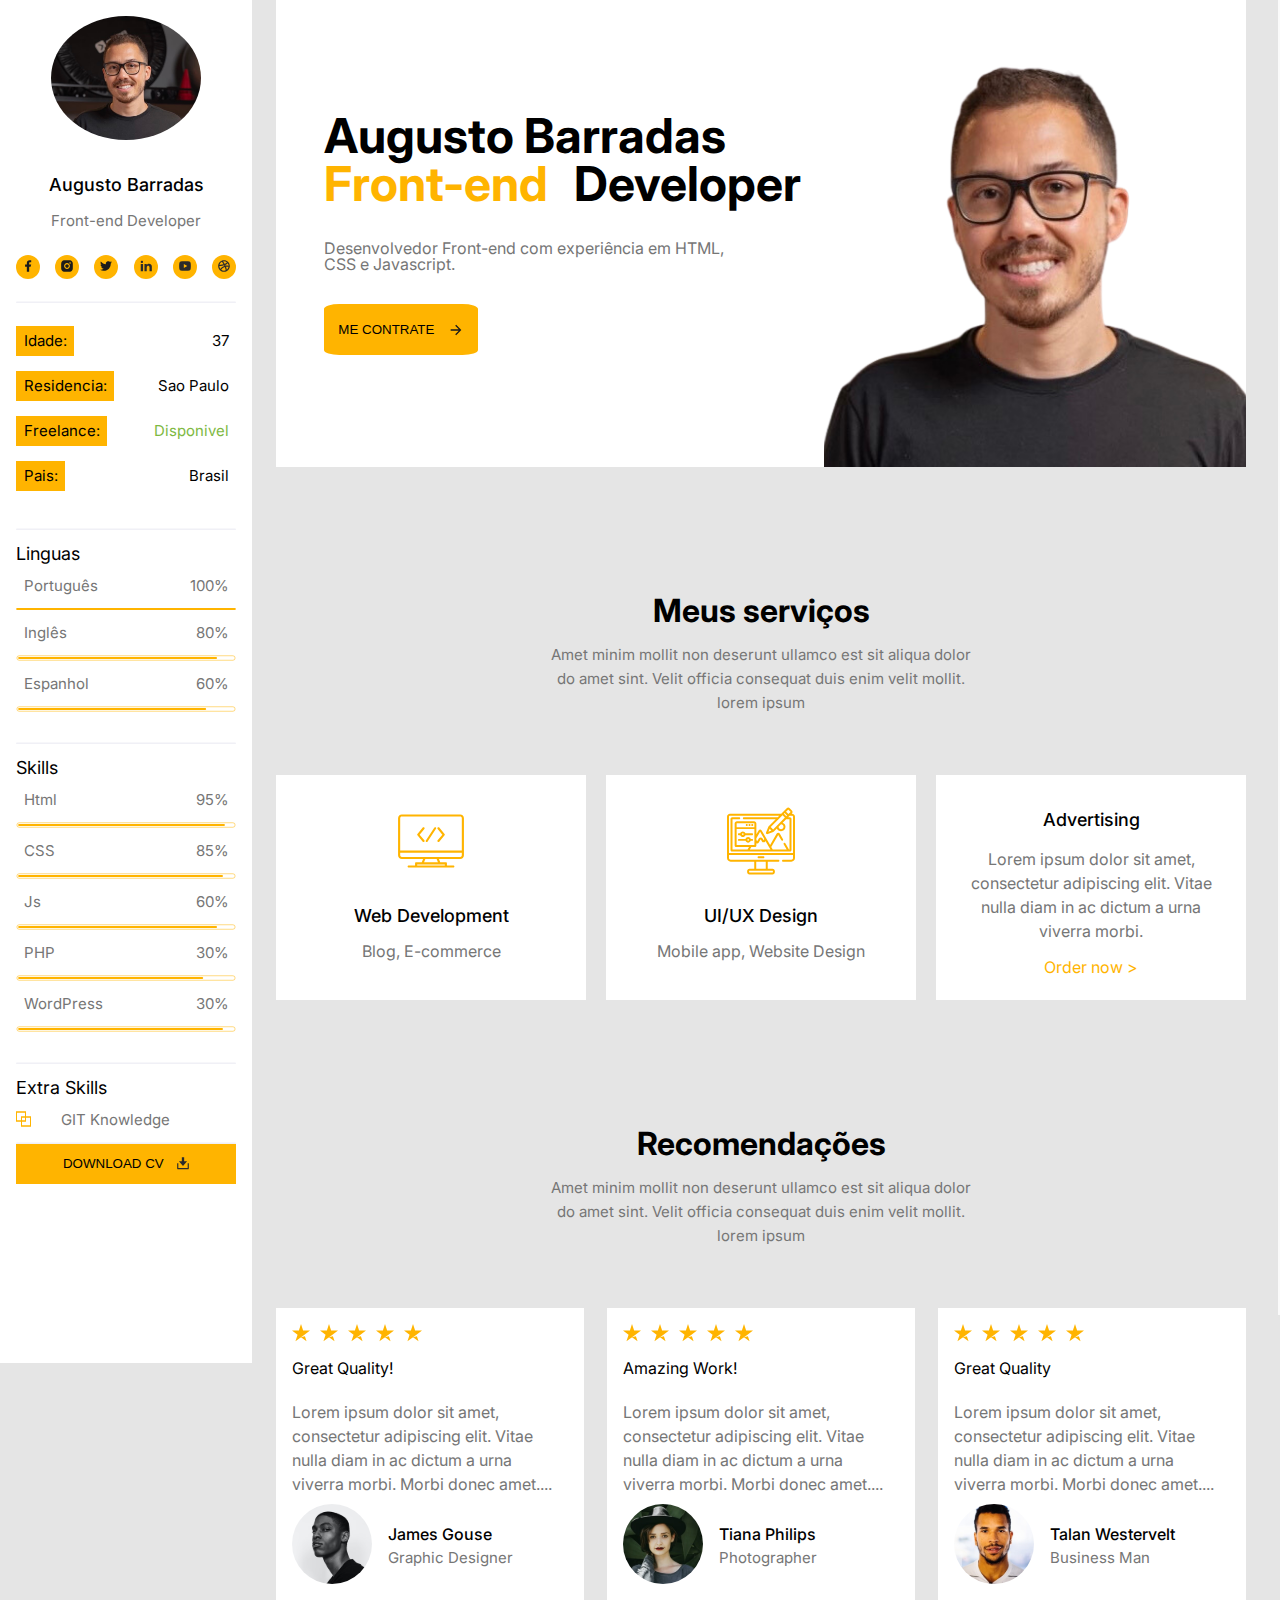
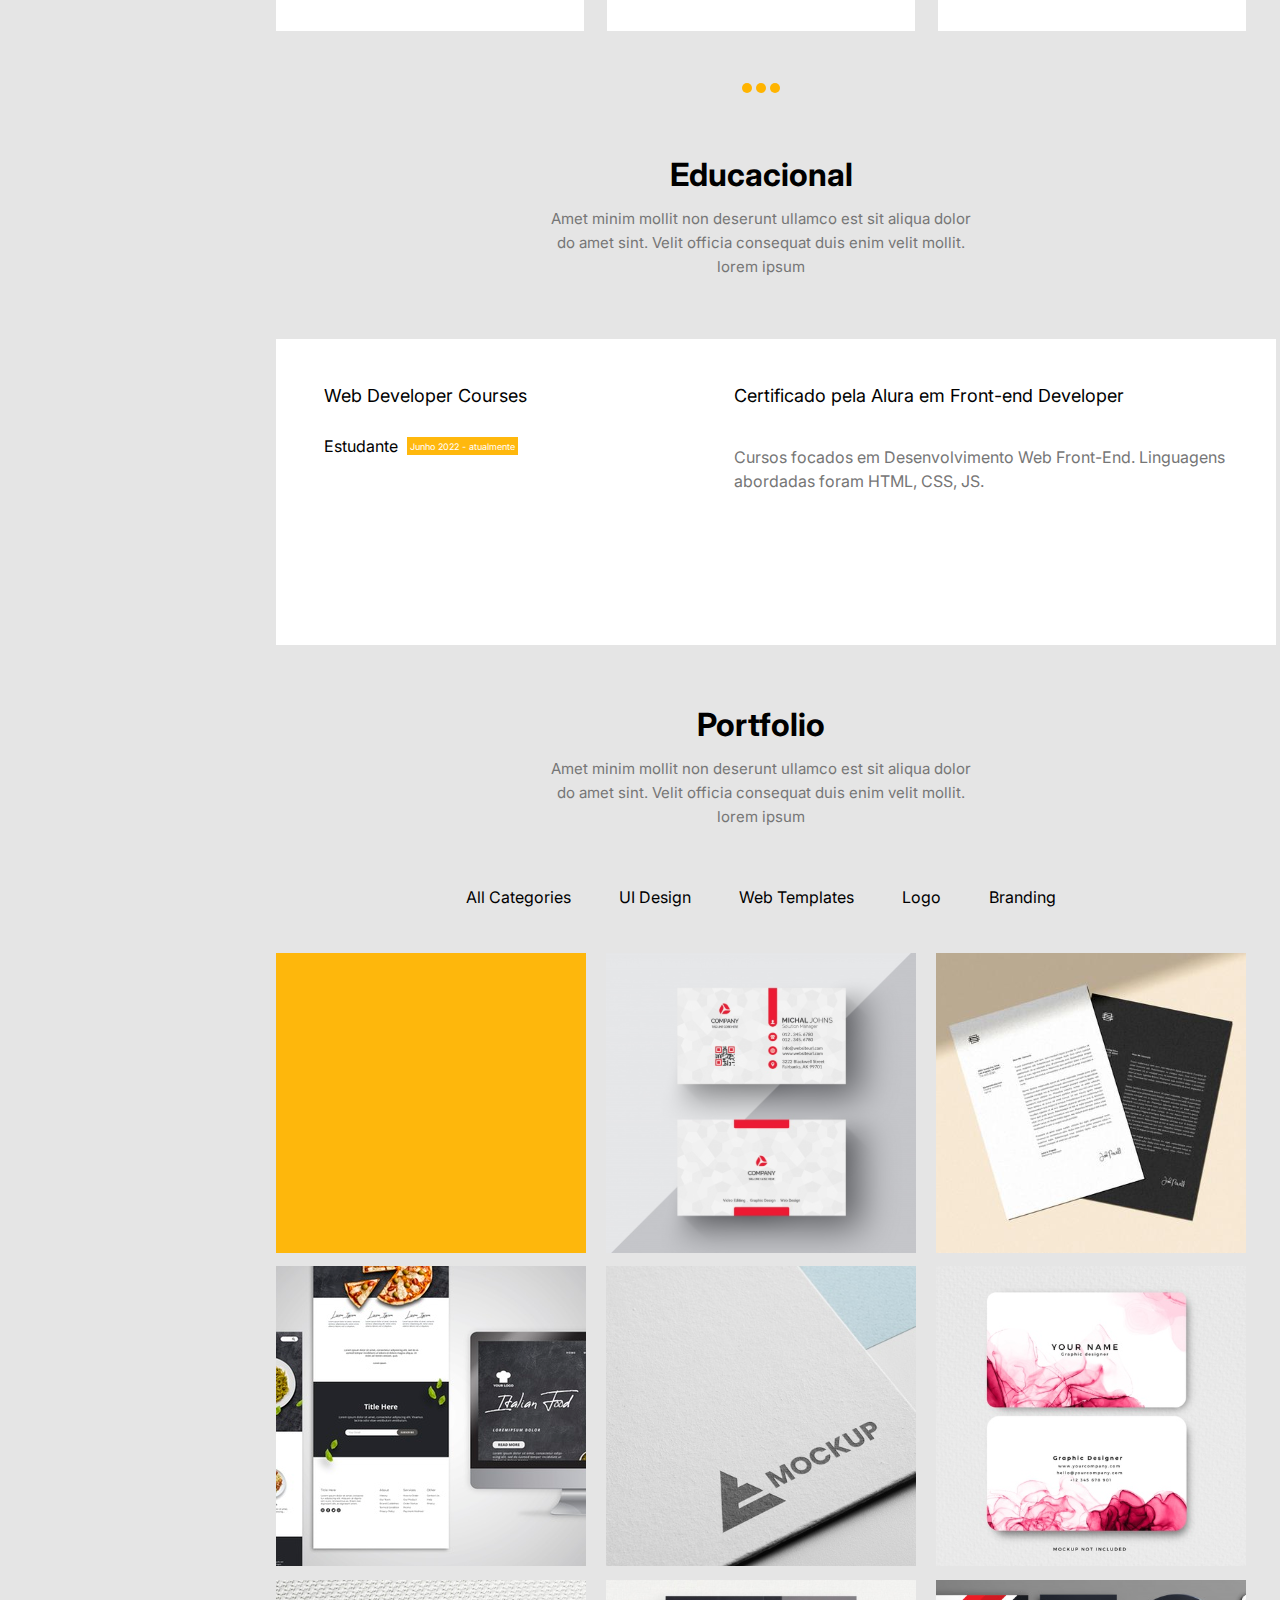
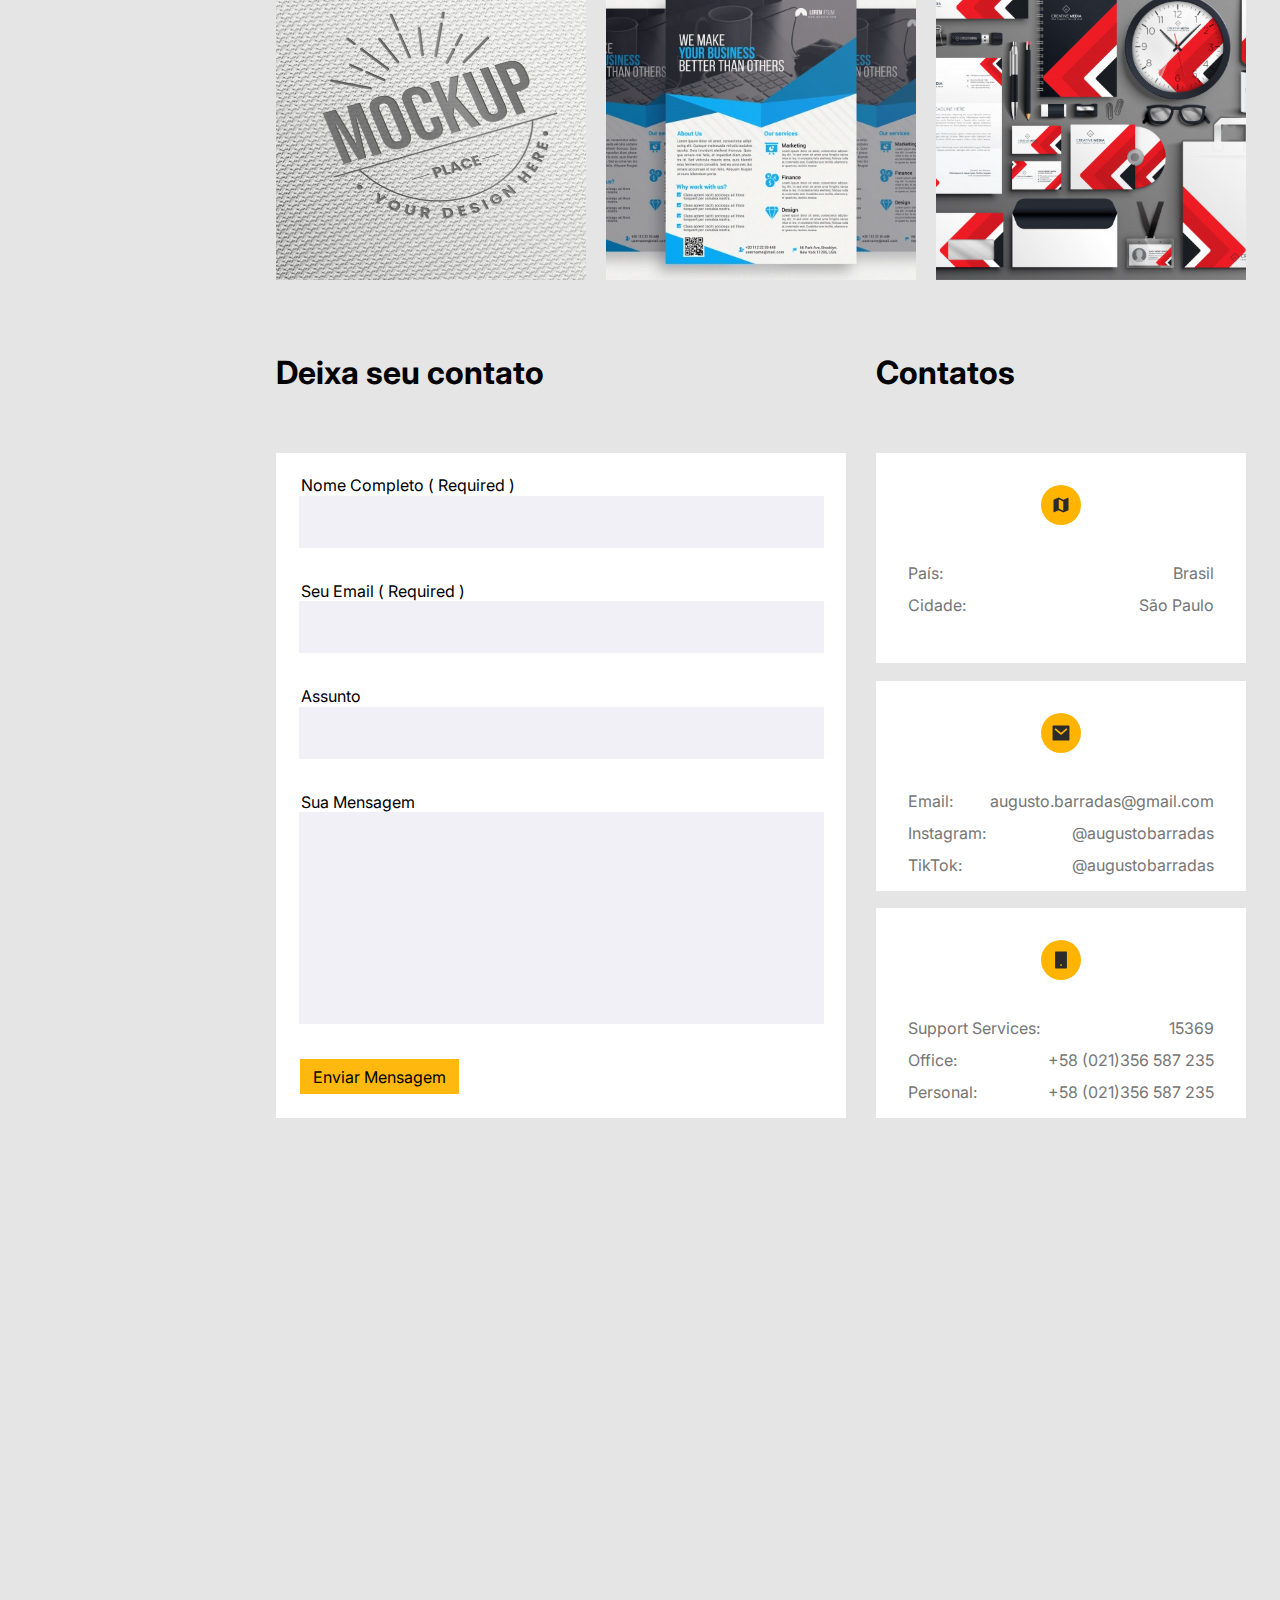
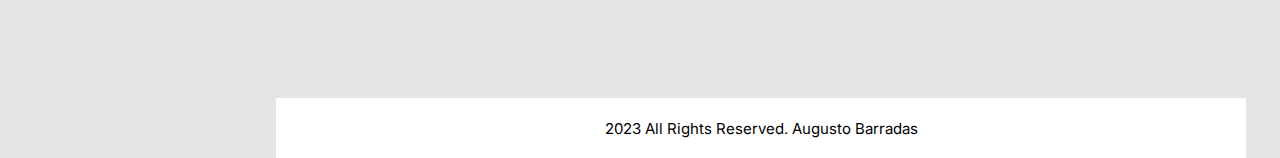
==== commit 5b1540b5: "alteraçoes para responsividade" ====
--- a/index.html
+++ b/index.html
@@ -491,7 +491,7 @@
                     <!--############### MAP ###################-->
 
                     <div class="menu__central--map">
-                        <iframe src="https://www.google.com/maps/embed?pb=!1m14!1m12!1m3!1d58477.66861013072!2d-46.710784!3d-23.6453888!2m3!1f0!2f0!3f0!3m2!1i1024!2i768!4f13.1!5e0!3m2!1spt-BR!2sbr!4v1698592268976!5m2!1spt-BR!2sbr" width="970" height="450" style="border:0;" allowfullscreen="" loading="lazy" referrerpolicy="no-referrer-when-downgrade"></iframe>
+                        <iframe class="menu__central--map--iframe"src="https://www.google.com/maps/embed?pb=!1m14!1m12!1m3!1d58477.66861013072!2d-46.710784!3d-23.6453888!2m3!1f0!2f0!3f0!3m2!1i1024!2i768!4f13.1!5e0!3m2!1spt-BR!2sbr!4v1698592268976!5m2!1spt-BR!2sbr" width="970" height="450" style="border:0;" allowfullscreen="" loading="lazy" referrerpolicy="no-referrer-when-downgrade"></iframe>
 
                     </div>
 
@@ -511,46 +511,46 @@
 
             <!--############### MENU-DIREITA ###################-->
 
-            <div class="menu__direta">
-                <div class="menu__direta--itens">
-                    <div class="menu__direta--itens--lua">
+            <div class="menu__direita">
+                <div class="menu__direita--itens">
+                    <div class="menu__direita--itens--lua">
                         <img src="./img/lua.svg">
                     </div>
-                    <div class="menu__direta--itens--home">
+                    <div class="menu__direita--itens--home">
                         <div class="menu__direta--itens--home--legenda" onmouseover="showMessage()" onmouseout="hideMessage()">
                             <div class="balao">
                                 <p class="balao__home">Home</p>
                             </div>
-                            <div class="menu__direta--itens--home--icones">
-                                <a href="#"><img src="./img/Home.svg" class="menu__direta--itens--home--icones--cinza"></a>
+                            <div class="menu__direita--itens--home--icones">
+                                <a href="#"><img src="./img/Home.svg" class="menu__direita--itens--home--icones--cinza"></a>
                             </div>
                         </div>
                         <div class="balao">
                             <p class="balao__home">Serviços</p>
                         </div>
-                        <div class="menu__direta--itens--home--icones">
-                            <a href="#"><img src="./img/Services.svg" class="menu__direta--itens--home--icones--cinza"></a>
+                        <div class="menu__direita--itens--home--icones">
+                            <a href="#"><img src="./img/Services.svg" class="menu__direita--itens--home--icones--cinza"></a>
                         </div>
 
                         <div class="balao">
                             <p class="balao__home">CV</p>
                         </div>
-                        <div class="menu__direta--itens--home--icones">
-                            <a href="#"><img src="./img/cv.svg" class="menu__direta--itens--home--icones--cinza"></a>
+                        <div class="menu__direita--itens--home--icones">
+                            <a href="#"><img src="./img/cv.svg" class="menu__direita--itens--home--icones--cinza"></a>
                         </div>
 
                         <div class="balao">
                             <p class="balao__home">Portfolio</p>
                         </div>
-                        <div class="menu__direta--itens--home--icones">
-                            <a href="#"><img src="./img/Portfolio.svg" class="menu__direta--itens--home--icones--cinza"></a>
+                        <div class="menu__direita--itens--home--icones">
+                            <a href="#"><img src="./img/Portfolio.svg" class="menu__direita--itens--home--icones--cinza"></a>
                         </div>
 
                         <div class="balao">
                             <p class="balao__home">Contato</p>
                         </div>
-                        <div class="menu__direta--itens--home--icones">
-                            <a href="#"><img src="./img/Contact.svg" class="menu__direta--itens--home--icones--cinza"></a>
+                        <div class="menu__direita--itens--home--icones">
+                            <a href="#"><img src="./img/Contact.svg" class="menu__direita--itens--home--icones--cinza"></a>
                         </div>
 
                     </div>
--- a/styles.css
+++ b/styles.css
@@ -637,24 +637,21 @@
     
 }
 
-.menu__direta--itens {
+.menu__direita--itens {
     width: 108px;
     height: 1315px;
     background-color: #FAFAFA;
-}
-
-.menu__direta--itens {
     display: flex;
     align-items: center;
     flex-direction: column;
     margin-left: 1em;
 }
 
-.menu__direta--itens--lua {
+.menu__direita--itens--lua {
     padding: 3em 0;
 }
 
-.menu__direta--itens--itens {
+.menu__direita--itens--itens {
     padding-top: 10em;
 }
 
@@ -662,7 +659,7 @@
     margin-left: 1em;
 }
 
-.menu__direta--itens--home {
+.menu__direita--itens--home {
     display: flex;
     flex-direction: column;
     padding-top: 11em;
@@ -670,7 +667,7 @@
     align-items: center;
 }
 
-.menu__direta--itens--home--icones {
+.menu__direita--itens--home--icones {
     background-color: var(--cor-de-fundo);
     height: 40px;
     width: 40px;
@@ -682,7 +679,7 @@
 
 }
 
-.menu__direta--itens--home--icones--cinza {
+.menu__direita--itens--home--icones--cinza {
     filter: opacity(0.5);
 }
 
@@ -714,7 +711,7 @@
     opacity: 1.0;
 }
 
-.menu__direta--itens--home--icones--cinza:hover {
+.menu__direita--itens--home--icones--cinza:hover {
     filter: opacity(1.0);
 }
 
@@ -785,7 +782,7 @@
     -webkit-transform:rotate(45deg);
 }
 
-.menu__direta--itens--home--legenda {
+.menu__direita--itens--home--legenda {
     display: flex;
     flex-direction: column;
     justify-content: center;
@@ -814,4 +811,213 @@
     background-image: url("./img/imagemPerfilSemFundo.png");
     background-size: cover;
     background-position: center;
+}
+
+@media screen and (max-width: 390px) {
+    .container__principal{
+        flex-direction: column;
+        align-items: center;
+    }
+
+    .menu__central{
+        margin-left: 0;
+        width: 337px;
+        margin-top: 1em;
+    }
+
+    .menu__central--textolateral{
+        padding: 1.5em 0 1.5em 1.0em;
+    }
+
+    .menu__central--bannner, .frontend__amarelo, .frontend__amarelo--complemento {
+        font-size: 20px;
+        width: auto;
+    }
+
+    .menu__central--bannner{
+        padding-bottom: 0.1em;
+    }
+
+    .menu__central--bannner-texto{
+        width: auto;
+        font-size: 12px;
+    }
+
+    .frontend__amarelo{
+        width: max-content;
+    }
+
+    .frontend__amarelo--complemento{
+        padding-left: 0.1em;
+    }
+
+    .button__hireme{
+        width: 70%;
+    }
+
+    .menu__central--fotoperfil{
+        height: 68%;
+        align-self: end;
+        margin-right: 3.2em;
+    }
+
+    .menu__central--container{
+        width: 390px;
+        height: 230px;
+    }
+
+    .menu__lateral{
+        height: auto;
+    }
+
+    .menu__central--myservices{
+        width: 100%;
+    }
+
+    .menu__central--info{
+        width: 100%;
+    }
+
+
+
+    .menu__central--itens{
+        flex-direction: column;
+        width: auto;
+    }
+
+    .menu__central--itens--box{
+        width: 337px;
+        margin-bottom: 1em;
+    }
+
+    .menu__central--recommendations{
+        display: flex;
+        flex-direction: column;
+    }
+
+    .menu__central--recommendations--info{
+        margin-top: 1em;
+        display: flex;
+        align-items: center;
+        width: 337px;
+    }
+
+    .menu__central--courses{
+        padding: 0;
+        width: 337px;
+    }
+
+    .menu__central--courses--option{
+        flex-direction: column;
+        width: auto;
+    }
+
+    .menu__central--courses--option2{
+        width: auto;
+    }
+
+
+
+    .menu__central--courses--option3{
+        padding: 1em 0;
+        width: 337px;
+        padding: 2em 0 0 0;
+    }
+
+    .menu__central--courses--txt {
+        width: auto;
+        margin-right: 1em;
+        text-align: left;
+        font-size: 13px;
+    }
+
+    .menu__central--courses--description{
+        width: auto;
+        margin: 1em;
+    }
+
+    .menu__central--courses--student{
+        margin-top: 1em;
+    }
+
+    .menu__central--courses--option3{
+        padding: 1.0em 0 0 0;
+    }
+
+    .menu__central--courses--school{
+        font-weight: bold;
+    }
+
+    .menu__central--courses--school--titulo{
+        font-weight: bold;
+    }
+
+    .menu__central--courses--type{
+        font-size: 13px;
+    }
+    
+    .menu__central--lista{
+        flex-direction: column;
+        width: 337px;
+        align-items: center;
+    }
+
+    .menu__central--lista--item{
+        padding: 0.5em 0;
+    }
+
+    .menu__central--portfolio{
+        width: 337px;
+        height: auto;
+        justify-content: center;
+    }
+
+    .menu__central--portfolio--images{
+        padding: 0.5em 0;
+    }
+
+    .menu__central--contact--container--title{
+        width: auto;
+        font-size: 20px;
+    }
+
+    .menu__central--contact{
+        flex-direction: column;
+        width: auto;
+    }
+
+    .menu__central--contact--container--title--teste{
+        width: 337px;
+    }
+
+    .menu__central--contact--complete{
+        width: 337px;
+    }
+
+    .menu__central--contact--complete--title{
+        width: auto;
+        align-self: normal;
+    }
+
+    .menu__central--contact--complete--box {
+        width: -webkit-fill-available;
+    }
+
+    .menu__central--contact--banner--info{
+        width: auto;
+    }
+
+    .menu__central--map--iframe{
+        width: 337px;
+    }
+
+    .menu__central--rodape--direitos--container{
+        width: 337px;
+    }
+
+    .menu__direita--itens{
+        display: none;
+    }
+
+
 }